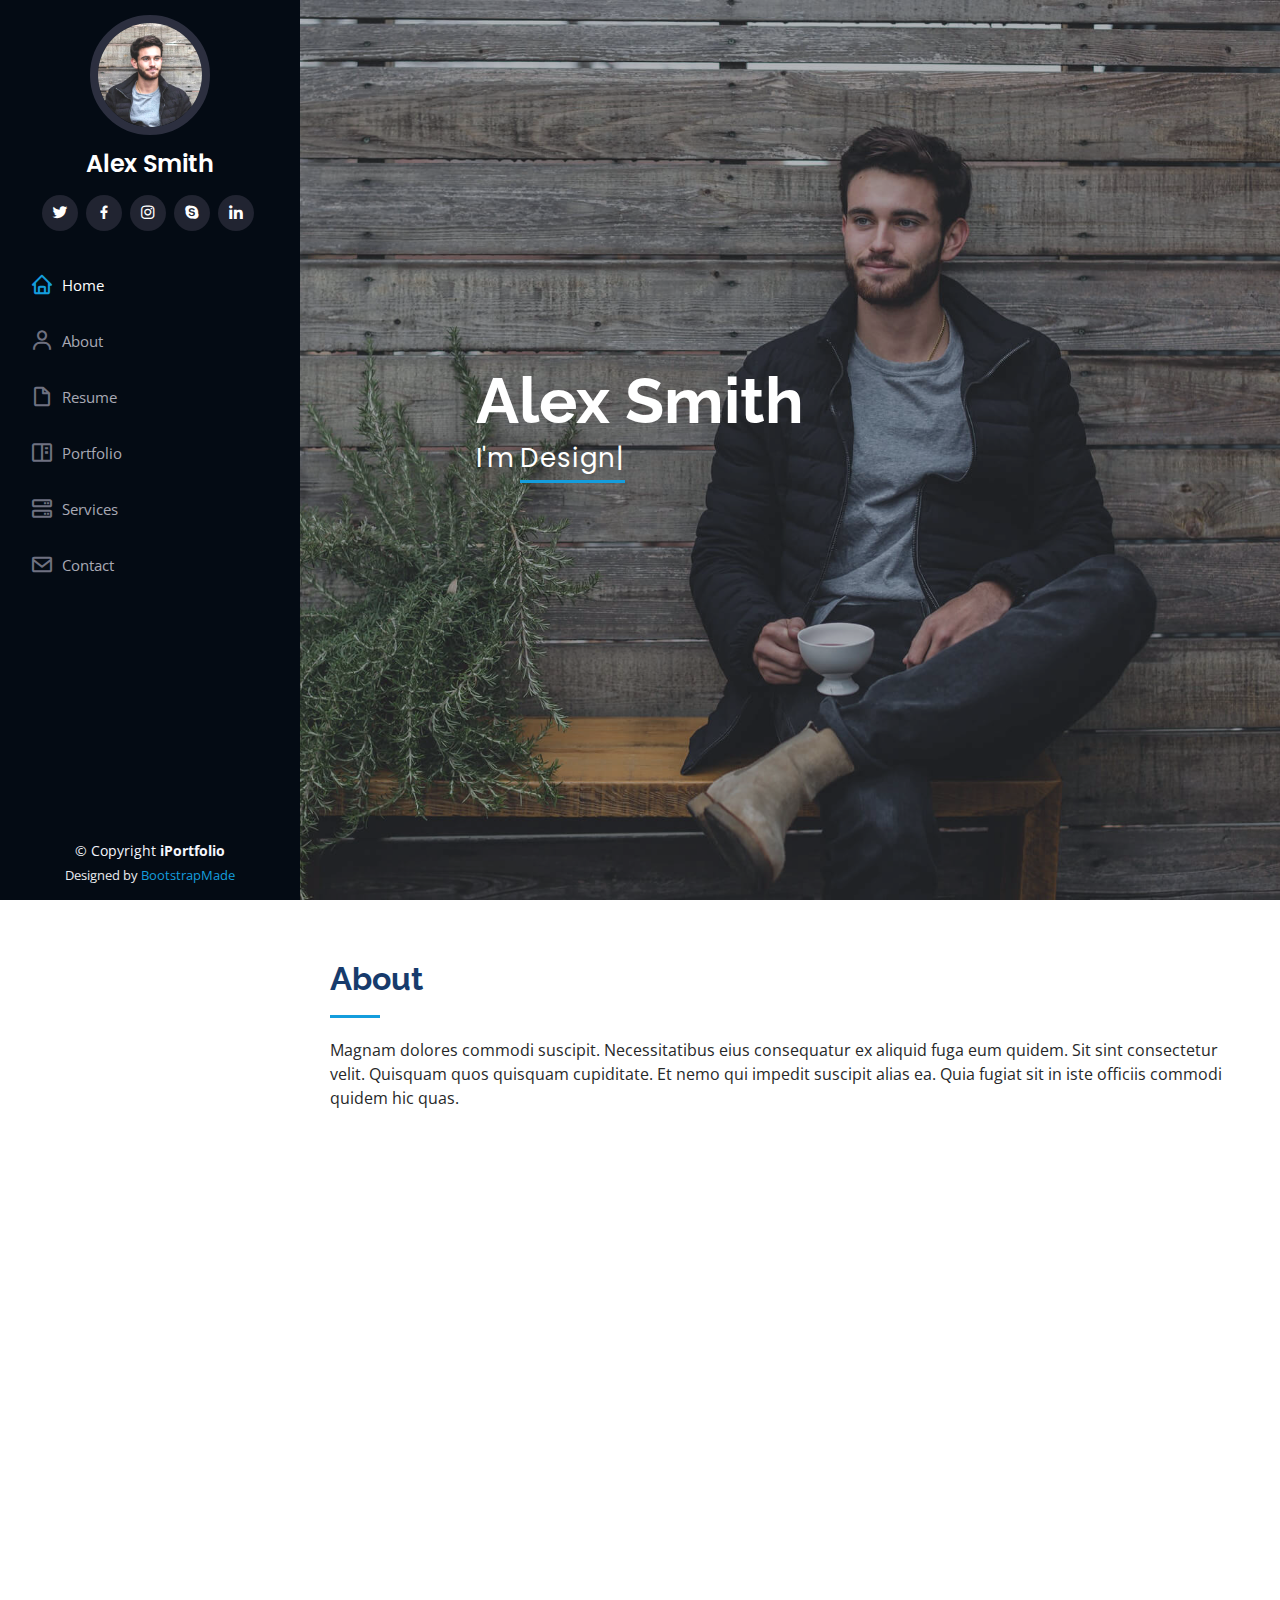
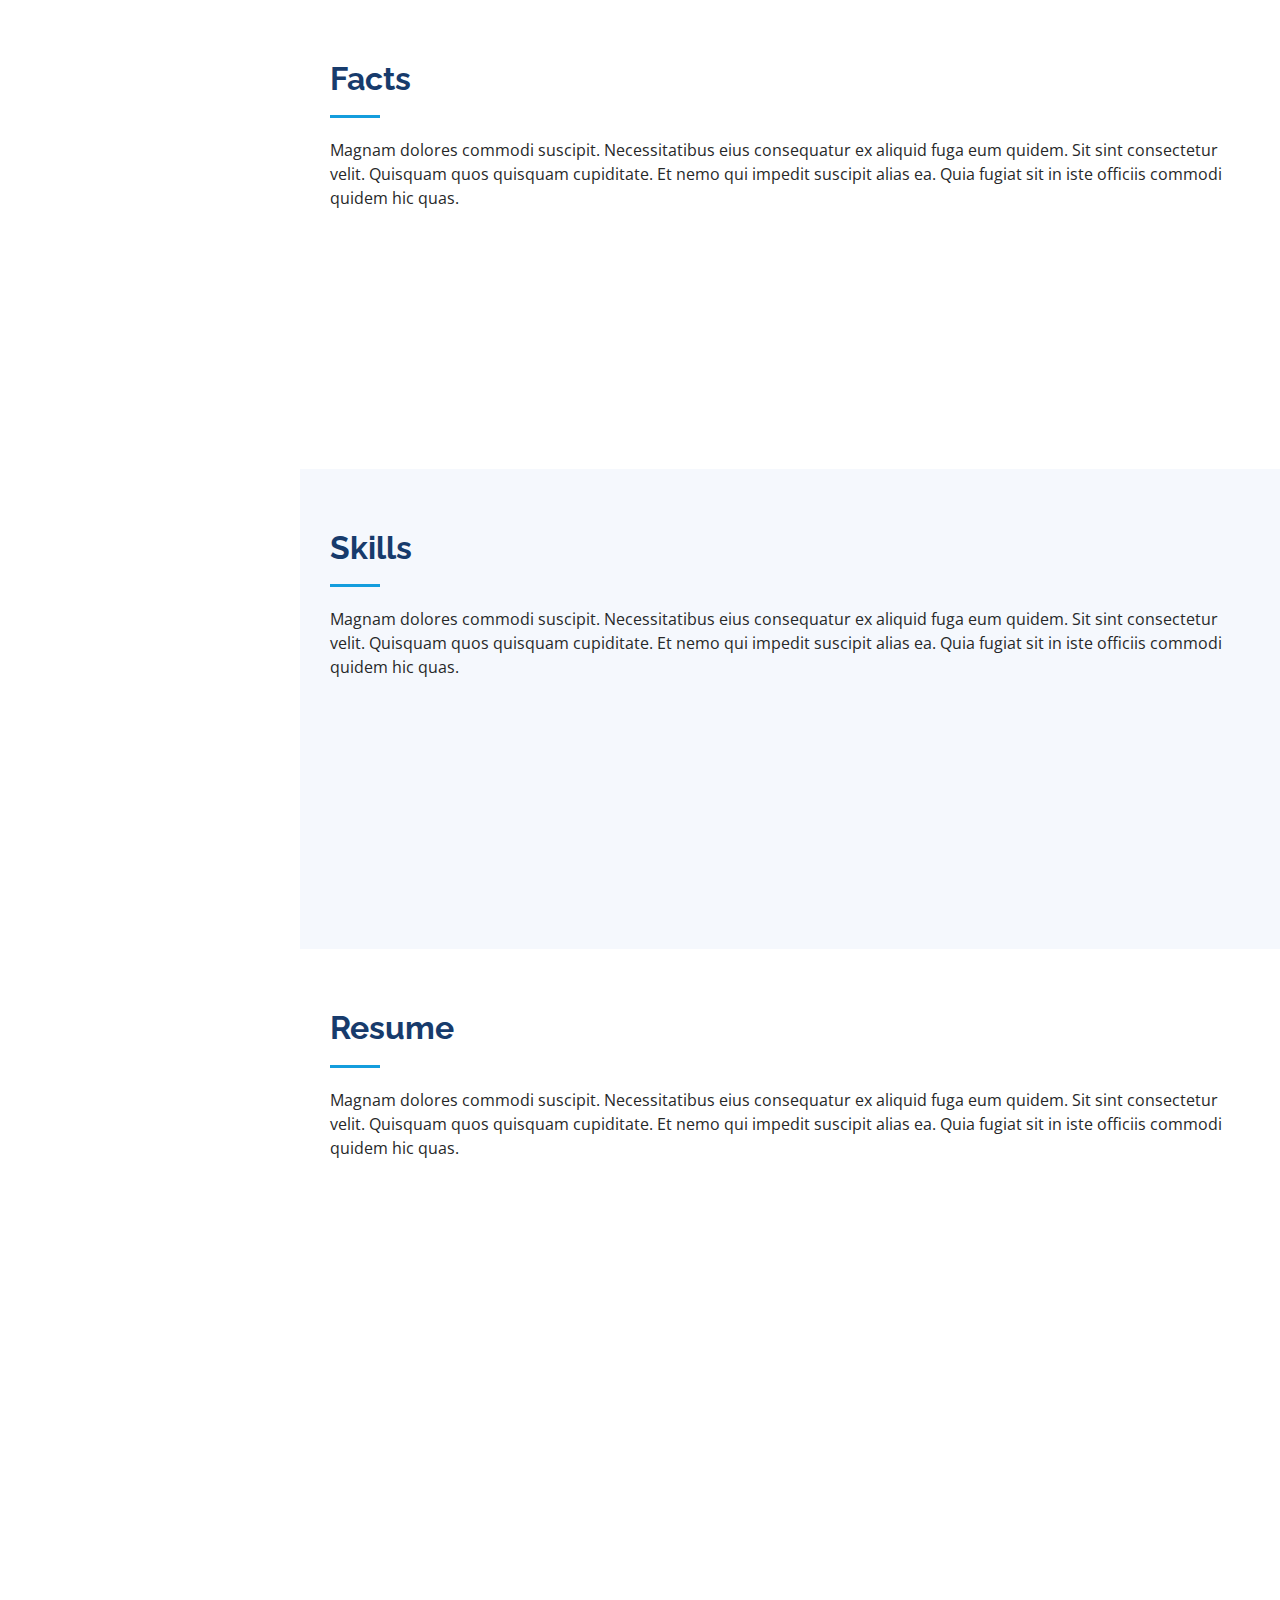
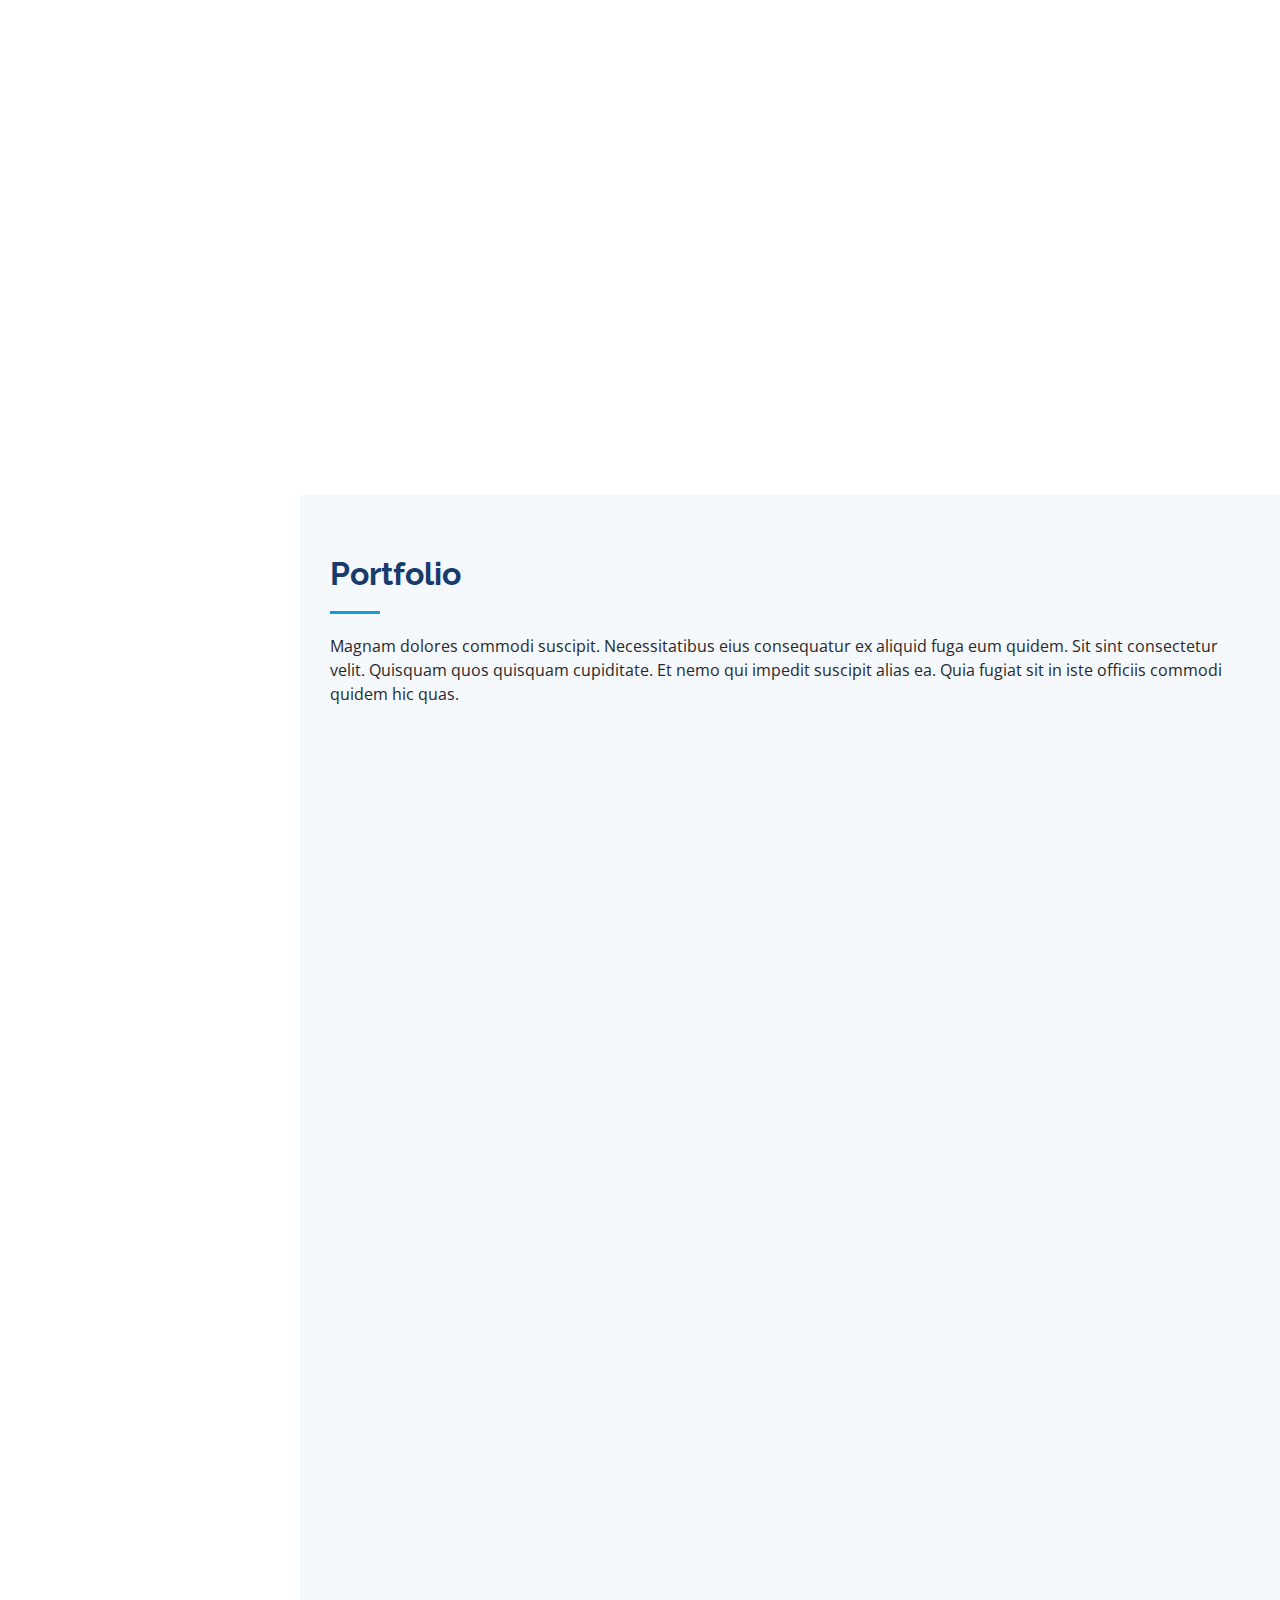
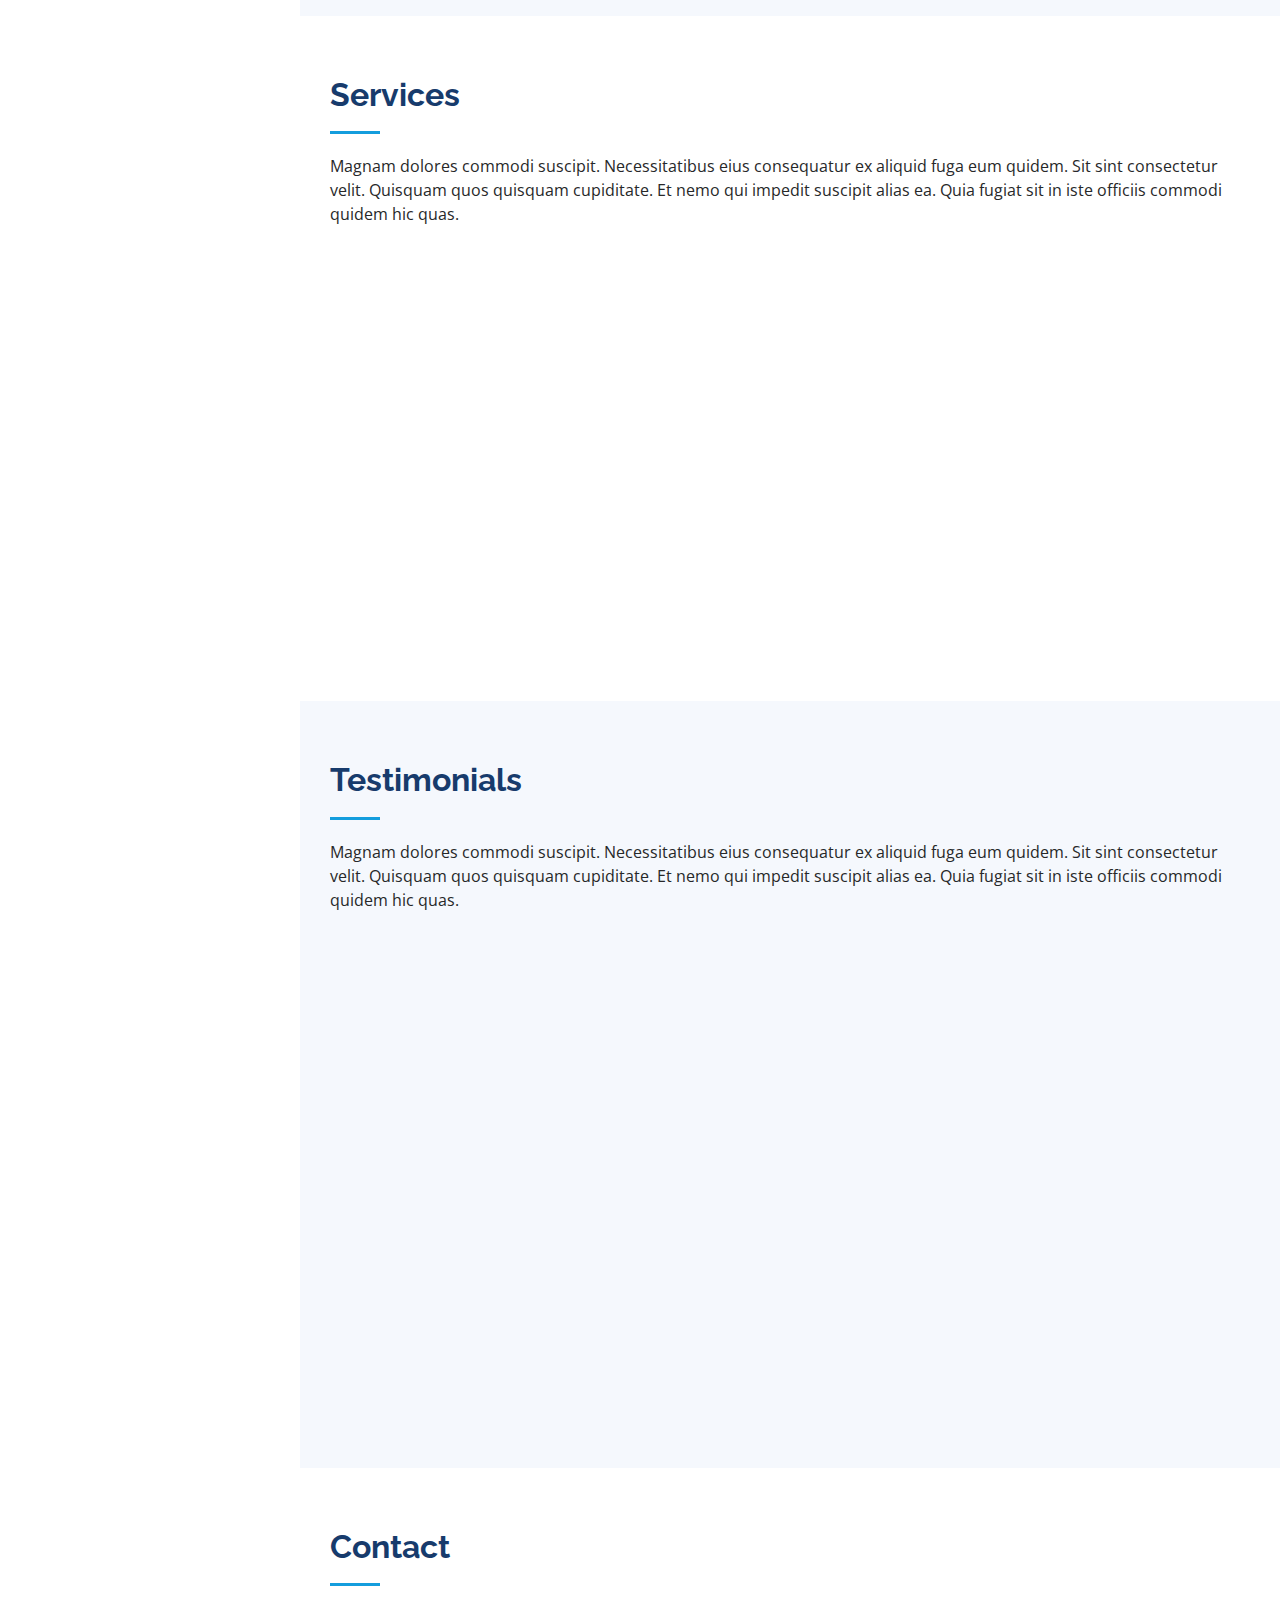
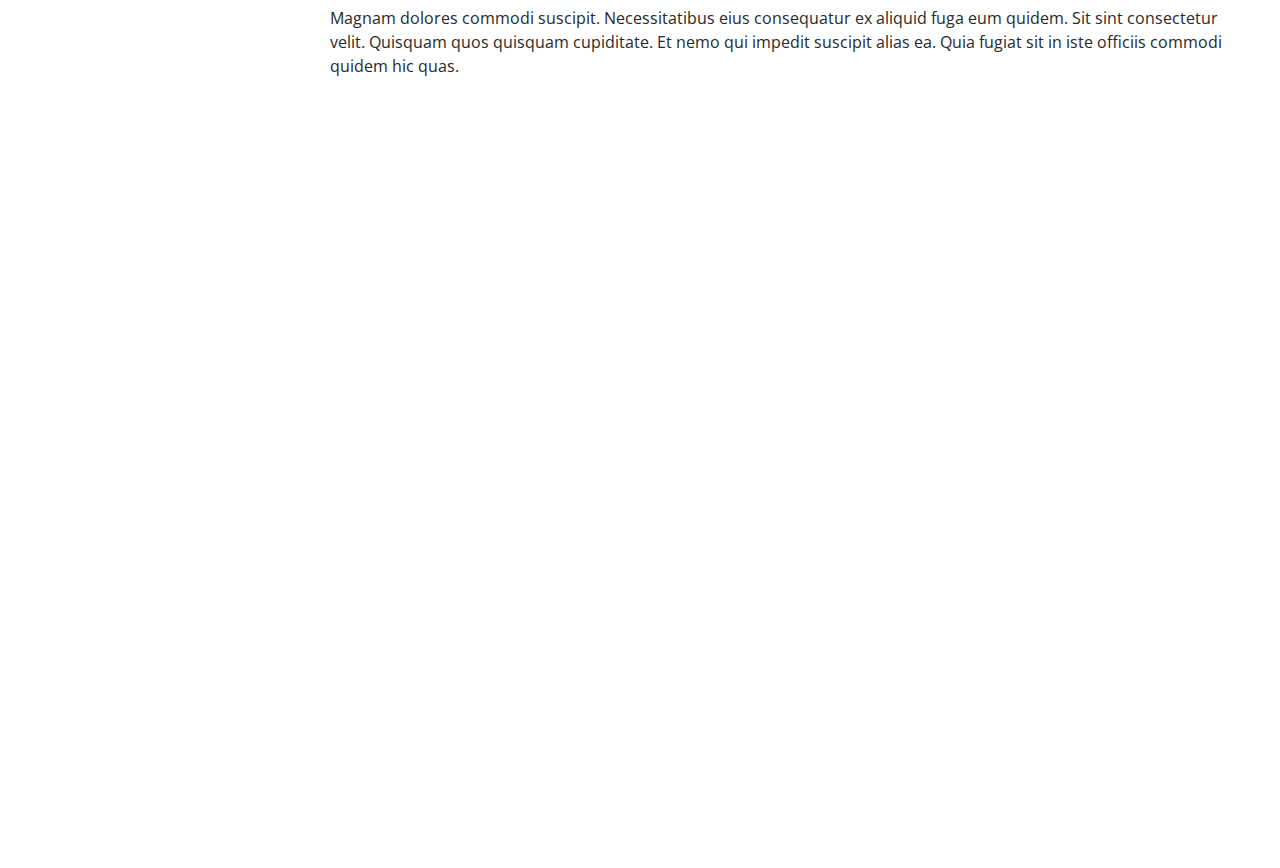
==== index.html @ c3ded894 "init" ====
<!DOCTYPE html>
<html lang="en">

<head>
  <meta charset="utf-8">
  <meta content="width=device-width, initial-scale=1.0" name="viewport">

  <title>iPortfolio Bootstrap Template - Index</title>
  <meta content="" name="description">
  <meta content="" name="keywords">

  <!-- Favicons -->
  <link href="assets/img/favicon.png" rel="icon">
  <link href="assets/img/apple-touch-icon.png" rel="apple-touch-icon">

  <!-- Google Fonts -->
  <link href="https://fonts.googleapis.com/css?family=Open+Sans:300,300i,400,400i,600,600i,700,700i|Raleway:300,300i,400,400i,500,500i,600,600i,700,700i|Poppins:300,300i,400,400i,500,500i,600,600i,700,700i" rel="stylesheet">

  <!-- Vendor CSS Files -->
  <link href="assets/vendor/aos/aos.css" rel="stylesheet">
  <link href="assets/vendor/bootstrap/css/bootstrap.min.css" rel="stylesheet">
  <link href="assets/vendor/bootstrap-icons/bootstrap-icons.css" rel="stylesheet">
  <link href="assets/vendor/boxicons/css/boxicons.min.css" rel="stylesheet">
  <link href="assets/vendor/glightbox/css/glightbox.min.css" rel="stylesheet">
  <link href="assets/vendor/swiper/swiper-bundle.min.css" rel="stylesheet">

  <!-- Template Main CSS File -->
  <link href="assets/css/style.css" rel="stylesheet">

  <!-- =======================================================
  * Template Name: iPortfolio
  * Updated: Mar 13 2024 with Bootstrap v5.3.3
  * Template URL: https://bootstrapmade.com/iportfolio-bootstrap-portfolio-websites-template/
  * Author: BootstrapMade.com
  * License: https://bootstrapmade.com/license/
  ======================================================== -->
</head>

<body>

  <!-- ======= Mobile nav toggle button ======= -->
  <i class="bi bi-list mobile-nav-toggle d-xl-none"></i>

  <!-- ======= Header ======= -->
  <header id="header">
    <div class="d-flex flex-column">

      <div class="profile">
        <img src="assets/img/profile-img.jpg" alt="" class="img-fluid rounded-circle">
        <h1 class="text-light"><a href="index.html">Alex Smith</a></h1>
        <div class="social-links mt-3 text-center">
          <a href="#" class="twitter"><i class="bx bxl-twitter"></i></a>
          <a href="#" class="facebook"><i class="bx bxl-facebook"></i></a>
          <a href="#" class="instagram"><i class="bx bxl-instagram"></i></a>
          <a href="#" class="google-plus"><i class="bx bxl-skype"></i></a>
          <a href="#" class="linkedin"><i class="bx bxl-linkedin"></i></a>
        </div>
      </div>

      <nav id="navbar" class="nav-menu navbar">
        <ul>
          <li><a href="#hero" class="nav-link scrollto active"><i class="bx bx-home"></i> <span>Home</span></a></li>
          <li><a href="#about" class="nav-link scrollto"><i class="bx bx-user"></i> <span>About</span></a></li>
          <li><a href="#resume" class="nav-link scrollto"><i class="bx bx-file-blank"></i> <span>Resume</span></a></li>
          <li><a href="#portfolio" class="nav-link scrollto"><i class="bx bx-book-content"></i> <span>Portfolio</span></a></li>
          <li><a href="#services" class="nav-link scrollto"><i class="bx bx-server"></i> <span>Services</span></a></li>
          <li><a href="#contact" class="nav-link scrollto"><i class="bx bx-envelope"></i> <span>Contact</span></a></li>
        </ul>
      </nav><!-- .nav-menu -->
    </div>
  </header><!-- End Header -->

  <!-- ======= Hero Section ======= -->
  <section id="hero" class="d-flex flex-column justify-content-center align-items-center">
    <div class="hero-container" data-aos="fade-in">
      <h1>Alex Smith</h1>
      <p>I'm <span class="typed" data-typed-items="Designer, Developer, Freelancer, Photographer"></span></p>
    </div>
  </section><!-- End Hero -->

  <main id="main">

    <!-- ======= About Section ======= -->
    <section id="about" class="about">
      <div class="container">

        <div class="section-title">
          <h2>About</h2>
          <p>Magnam dolores commodi suscipit. Necessitatibus eius consequatur ex aliquid fuga eum quidem. Sit sint consectetur velit. Quisquam quos quisquam cupiditate. Et nemo qui impedit suscipit alias ea. Quia fugiat sit in iste officiis commodi quidem hic quas.</p>
        </div>

        <div class="row">
          <div class="col-lg-4" data-aos="fade-right">
            <img src="assets/img/profile-img.jpg" class="img-fluid" alt="">
          </div>
          <div class="col-lg-8 pt-4 pt-lg-0 content" data-aos="fade-left">
            <h3>UI/UX Designer &amp; Web Developer.</h3>
            <p class="fst-italic">
              Lorem ipsum dolor sit amet, consectetur adipiscing elit, sed do eiusmod tempor incididunt ut labore et dolore
              magna aliqua.
            </p>
            <div class="row">
              <div class="col-lg-6">
                <ul>
                  <li><i class="bi bi-chevron-right"></i> <strong>Birthday:</strong> <span>1 May 1995</span></li>
                  <li><i class="bi bi-chevron-right"></i> <strong>Website:</strong> <span>www.example.com</span></li>
                  <li><i class="bi bi-chevron-right"></i> <strong>Phone:</strong> <span>+123 456 7890</span></li>
                  <li><i class="bi bi-chevron-right"></i> <strong>City:</strong> <span>New York, USA</span></li>
                </ul>
              </div>
              <div class="col-lg-6">
                <ul>
                  <li><i class="bi bi-chevron-right"></i> <strong>Age:</strong> <span>30</span></li>
                  <li><i class="bi bi-chevron-right"></i> <strong>Degree:</strong> <span>Master</span></li>
                  <li><i class="bi bi-chevron-right"></i> <strong>PhEmailone:</strong> <span>email@example.com</span></li>
                  <li><i class="bi bi-chevron-right"></i> <strong>Freelance:</strong> <span>Available</span></li>
                </ul>
              </div>
            </div>
            <p>
              Officiis eligendi itaque labore et dolorum mollitia officiis optio vero. Quisquam sunt adipisci omnis et ut. Nulla accusantium dolor incidunt officia tempore. Et eius omnis.
              Cupiditate ut dicta maxime officiis quidem quia. Sed et consectetur qui quia repellendus itaque neque. Aliquid amet quidem ut quaerat cupiditate. Ab et eum qui repellendus omnis culpa magni laudantium dolores.
            </p>
          </div>
        </div>

      </div>
    </section><!-- End About Section -->

    <!-- ======= Facts Section ======= -->
    <section id="facts" class="facts">
      <div class="container">

        <div class="section-title">
          <h2>Facts</h2>
          <p>Magnam dolores commodi suscipit. Necessitatibus eius consequatur ex aliquid fuga eum quidem. Sit sint consectetur velit. Quisquam quos quisquam cupiditate. Et nemo qui impedit suscipit alias ea. Quia fugiat sit in iste officiis commodi quidem hic quas.</p>
        </div>

        <div class="row no-gutters">

          <div class="col-lg-3 col-md-6 d-md-flex align-items-md-stretch" data-aos="fade-up">
            <div class="count-box">
              <i class="bi bi-emoji-smile"></i>
              <span data-purecounter-start="0" data-purecounter-end="232" data-purecounter-duration="1" class="purecounter"></span>
              <p><strong>Happy Clients</strong> consequuntur quae</p>
            </div>
          </div>

          <div class="col-lg-3 col-md-6 d-md-flex align-items-md-stretch" data-aos="fade-up" data-aos-delay="100">
            <div class="count-box">
              <i class="bi bi-journal-richtext"></i>
              <span data-purecounter-start="0" data-purecounter-end="521" data-purecounter-duration="1" class="purecounter"></span>
              <p><strong>Projects</strong> adipisci atque cum quia aut</p>
            </div>
          </div>

          <div class="col-lg-3 col-md-6 d-md-flex align-items-md-stretch" data-aos="fade-up" data-aos-delay="200">
            <div class="count-box">
              <i class="bi bi-headset"></i>
              <span data-purecounter-start="0" data-purecounter-end="1453" data-purecounter-duration="1" class="purecounter"></span>
              <p><strong>Hours Of Support</strong> aut commodi quaerat</p>
            </div>
          </div>

          <div class="col-lg-3 col-md-6 d-md-flex align-items-md-stretch" data-aos="fade-up" data-aos-delay="300">
            <div class="count-box">
              <i class="bi bi-people"></i>
              <span data-purecounter-start="0" data-purecounter-end="32" data-purecounter-duration="1" class="purecounter"></span>
              <p><strong>Hard Workers</strong> rerum asperiores dolor</p>
            </div>
          </div>

        </div>

      </div>
    </section><!-- End Facts Section -->

    <!-- ======= Skills Section ======= -->
    <section id="skills" class="skills section-bg">
      <div class="container">

        <div class="section-title">
          <h2>Skills</h2>
          <p>Magnam dolores commodi suscipit. Necessitatibus eius consequatur ex aliquid fuga eum quidem. Sit sint consectetur velit. Quisquam quos quisquam cupiditate. Et nemo qui impedit suscipit alias ea. Quia fugiat sit in iste officiis commodi quidem hic quas.</p>
        </div>

        <div class="row skills-content">

          <div class="col-lg-6" data-aos="fade-up">

            <div class="progress">
              <span class="skill">HTML <i class="val">100%</i></span>
              <div class="progress-bar-wrap">
                <div class="progress-bar" role="progressbar" aria-valuenow="100" aria-valuemin="0" aria-valuemax="100"></div>
              </div>
            </div>

            <div class="progress">
              <span class="skill">CSS <i class="val">90%</i></span>
              <div class="progress-bar-wrap">
                <div class="progress-bar" role="progressbar" aria-valuenow="90" aria-valuemin="0" aria-valuemax="100"></div>
              </div>
            </div>

            <div class="progress">
              <span class="skill">JavaScript <i class="val">75%</i></span>
              <div class="progress-bar-wrap">
                <div class="progress-bar" role="progressbar" aria-valuenow="75" aria-valuemin="0" aria-valuemax="100"></div>
              </div>
            </div>

          </div>

          <div class="col-lg-6" data-aos="fade-up" data-aos-delay="100">

            <div class="progress">
              <span class="skill">PHP <i class="val">80%</i></span>
              <div class="progress-bar-wrap">
                <div class="progress-bar" role="progressbar" aria-valuenow="80" aria-valuemin="0" aria-valuemax="100"></div>
              </div>
            </div>

            <div class="progress">
              <span class="skill">WordPress/CMS <i class="val">90%</i></span>
              <div class="progress-bar-wrap">
                <div class="progress-bar" role="progressbar" aria-valuenow="90" aria-valuemin="0" aria-valuemax="100"></div>
              </div>
            </div>

            <div class="progress">
              <span class="skill">Photoshop <i class="val">55%</i></span>
              <div class="progress-bar-wrap">
                <div class="progress-bar" role="progressbar" aria-valuenow="55" aria-valuemin="0" aria-valuemax="100"></div>
              </div>
            </div>

          </div>

        </div>

      </div>
    </section><!-- End Skills Section -->

    <!-- ======= Resume Section ======= -->
    <section id="resume" class="resume">
      <div class="container">

        <div class="section-title">
          <h2>Resume</h2>
          <p>Magnam dolores commodi suscipit. Necessitatibus eius consequatur ex aliquid fuga eum quidem. Sit sint consectetur velit. Quisquam quos quisquam cupiditate. Et nemo qui impedit suscipit alias ea. Quia fugiat sit in iste officiis commodi quidem hic quas.</p>
        </div>

        <div class="row">
          <div class="col-lg-6" data-aos="fade-up">
            <h3 class="resume-title">Sumary</h3>
            <div class="resume-item pb-0">
              <h4>Alex Smith</h4>
              <p><em>Innovative and deadline-driven Graphic Designer with 3+ years of experience designing and developing user-centered digital/print marketing material from initial concept to final, polished deliverable.</em></p>
              <ul>
                <li>Portland par 127,Orlando, FL</li>
                <li>(123) 456-7891</li>
                <li>alice.barkley@example.com</li>
              </ul>
            </div>

            <h3 class="resume-title">Education</h3>
            <div class="resume-item">
              <h4>Master of Fine Arts &amp; Graphic Design</h4>
              <h5>2015 - 2016</h5>
              <p><em>Rochester Institute of Technology, Rochester, NY</em></p>
              <p>Qui deserunt veniam. Et sed aliquam labore tempore sed quisquam iusto autem sit. Ea vero voluptatum qui ut dignissimos deleniti nerada porti sand markend</p>
            </div>
            <div class="resume-item">
              <h4>Bachelor of Fine Arts &amp; Graphic Design</h4>
              <h5>2010 - 2014</h5>
              <p><em>Rochester Institute of Technology, Rochester, NY</em></p>
              <p>Quia nobis sequi est occaecati aut. Repudiandae et iusto quae reiciendis et quis Eius vel ratione eius unde vitae rerum voluptates asperiores voluptatem Earum molestiae consequatur neque etlon sader mart dila</p>
            </div>
          </div>
          <div class="col-lg-6" data-aos="fade-up" data-aos-delay="100">
            <h3 class="resume-title">Professional Experience</h3>
            <div class="resume-item">
              <h4>Senior graphic design specialist</h4>
              <h5>2019 - Present</h5>
              <p><em>Experion, New York, NY </em></p>
              <ul>
                <li>Lead in the design, development, and implementation of the graphic, layout, and production communication materials</li>
                <li>Delegate tasks to the 7 members of the design team and provide counsel on all aspects of the project. </li>
                <li>Supervise the assessment of all graphic materials in order to ensure quality and accuracy of the design</li>
                <li>Oversee the efficient use of production project budgets ranging from $2,000 - $25,000</li>
              </ul>
            </div>
            <div class="resume-item">
              <h4>Graphic design specialist</h4>
              <h5>2017 - 2018</h5>
              <p><em>Stepping Stone Advertising, New York, NY</em></p>
              <ul>
                <li>Developed numerous marketing programs (logos, brochures,infographics, presentations, and advertisements).</li>
                <li>Managed up to 5 projects or tasks at a given time while under pressure</li>
                <li>Recommended and consulted with clients on the most appropriate graphic design</li>
                <li>Created 4+ design presentations and proposals a month for clients and account managers</li>
              </ul>
            </div>
          </div>
        </div>

      </div>
    </section><!-- End Resume Section -->

    <!-- ======= Portfolio Section ======= -->
    <section id="portfolio" class="portfolio section-bg">
      <div class="container">

        <div class="section-title">
          <h2>Portfolio</h2>
          <p>Magnam dolores commodi suscipit. Necessitatibus eius consequatur ex aliquid fuga eum quidem. Sit sint consectetur velit. Quisquam quos quisquam cupiditate. Et nemo qui impedit suscipit alias ea. Quia fugiat sit in iste officiis commodi quidem hic quas.</p>
        </div>

        <div class="row" data-aos="fade-up">
          <div class="col-lg-12 d-flex justify-content-center">
            <ul id="portfolio-flters">
              <li data-filter="*" class="filter-active">All</li>
              <li data-filter=".filter-app">App</li>
              <li data-filter=".filter-card">Card</li>
              <li data-filter=".filter-web">Web</li>
            </ul>
          </div>
        </div>

        <div class="row portfolio-container" data-aos="fade-up" data-aos-delay="100">

          <div class="col-lg-4 col-md-6 portfolio-item filter-app">
            <div class="portfolio-wrap">
              <img src="assets/img/portfolio/portfolio-1.jpg" class="img-fluid" alt="">
              <div class="portfolio-links">
                <a href="assets/img/portfolio/portfolio-1.jpg" data-gallery="portfolioGallery" class="portfolio-lightbox" title="App 1"><i class="bx bx-plus"></i></a>
                <a href="portfolio-details.html" title="More Details"><i class="bx bx-link"></i></a>
              </div>
            </div>
          </div>

          <div class="col-lg-4 col-md-6 portfolio-item filter-web">
            <div class="portfolio-wrap">
              <img src="assets/img/portfolio/portfolio-2.jpg" class="img-fluid" alt="">
              <div class="portfolio-links">
                <a href="assets/img/portfolio/portfolio-2.jpg" data-gallery="portfolioGallery" class="portfolio-lightbox" title="Web 3"><i class="bx bx-plus"></i></a>
                <a href="portfolio-details.html" title="More Details"><i class="bx bx-link"></i></a>
              </div>
            </div>
          </div>

          <div class="col-lg-4 col-md-6 portfolio-item filter-app">
            <div class="portfolio-wrap">
              <img src="assets/img/portfolio/portfolio-3.jpg" class="img-fluid" alt="">
              <div class="portfolio-links">
                <a href="assets/img/portfolio/portfolio-3.jpg" data-gallery="portfolioGallery" class="portfolio-lightbox" title="App 2"><i class="bx bx-plus"></i></a>
                <a href="portfolio-details.html" title="More Details"><i class="bx bx-link"></i></a>
              </div>
            </div>
          </div>

          <div class="col-lg-4 col-md-6 portfolio-item filter-card">
            <div class="portfolio-wrap">
              <img src="assets/img/portfolio/portfolio-4.jpg" class="img-fluid" alt="">
              <div class="portfolio-links">
                <a href="assets/img/portfolio/portfolio-4.jpg" data-gallery="portfolioGallery" class="portfolio-lightbox" title="Card 2"><i class="bx bx-plus"></i></a>
                <a href="portfolio-details.html" title="More Details"><i class="bx bx-link"></i></a>
              </div>
            </div>
          </div>

          <div class="col-lg-4 col-md-6 portfolio-item filter-web">
            <div class="portfolio-wrap">
              <img src="assets/img/portfolio/portfolio-5.jpg" class="img-fluid" alt="">
              <div class="portfolio-links">
                <a href="assets/img/portfolio/portfolio-5.jpg" data-gallery="portfolioGallery" class="portfolio-lightbox" title="Web 2"><i class="bx bx-plus"></i></a>
                <a href="portfolio-details.html" title="More Details"><i class="bx bx-link"></i></a>
              </div>
            </div>
          </div>

          <div class="col-lg-4 col-md-6 portfolio-item filter-app">
            <div class="portfolio-wrap">
              <img src="assets/img/portfolio/portfolio-6.jpg" class="img-fluid" alt="">
              <div class="portfolio-links">
                <a href="assets/img/portfolio/portfolio-6.jpg" data-gallery="portfolioGallery" class="portfolio-lightbox" title="App 3"><i class="bx bx-plus"></i></a>
                <a href="portfolio-details.html" title="More Details"><i class="bx bx-link"></i></a>
              </div>
            </div>
          </div>

          <div class="col-lg-4 col-md-6 portfolio-item filter-card">
            <div class="portfolio-wrap">
              <img src="assets/img/portfolio/portfolio-7.jpg" class="img-fluid" alt="">
              <div class="portfolio-links">
                <a href="assets/img/portfolio/portfolio-7.jpg" data-gallery="portfolioGallery" class="portfolio-lightbox" title="Card 1"><i class="bx bx-plus"></i></a>
                <a href="portfolio-details.html" title="More Details"><i class="bx bx-link"></i></a>
              </div>
            </div>
          </div>

          <div class="col-lg-4 col-md-6 portfolio-item filter-card">
            <div class="portfolio-wrap">
              <img src="assets/img/portfolio/portfolio-8.jpg" class="img-fluid" alt="">
              <div class="portfolio-links">
                <a href="assets/img/portfolio/portfolio-8.jpg" data-gallery="portfolioGallery" class="portfolio-lightbox" title="Card 3"><i class="bx bx-plus"></i></a>
                <a href="portfolio-details.html" title="More Details"><i class="bx bx-link"></i></a>
              </div>
            </div>
          </div>

          <div class="col-lg-4 col-md-6 portfolio-item filter-web">
            <div class="portfolio-wrap">
              <img src="assets/img/portfolio/portfolio-9.jpg" class="img-fluid" alt="">
              <div class="portfolio-links">
                <a href="assets/img/portfolio/portfolio-9.jpg" data-gallery="portfolioGallery" class="portfolio-lightbox" title="Web 3"><i class="bx bx-plus"></i></a>
                <a href="portfolio-details.html" title="More Details"><i class="bx bx-link"></i></a>
              </div>
            </div>
          </div>

        </div>

      </div>
    </section><!-- End Portfolio Section -->

    <!-- ======= Services Section ======= -->
    <section id="services" class="services">
      <div class="container">

        <div class="section-title">
          <h2>Services</h2>
          <p>Magnam dolores commodi suscipit. Necessitatibus eius consequatur ex aliquid fuga eum quidem. Sit sint consectetur velit. Quisquam quos quisquam cupiditate. Et nemo qui impedit suscipit alias ea. Quia fugiat sit in iste officiis commodi quidem hic quas.</p>
        </div>

        <div class="row">
          <div class="col-lg-4 col-md-6 icon-box" data-aos="fade-up">
            <div class="icon"><i class="bi bi-briefcase"></i></div>
            <h4 class="title"><a href="">Lorem Ipsum</a></h4>
            <p class="description">Voluptatum deleniti atque corrupti quos dolores et quas molestias excepturi sint occaecati cupiditate non provident</p>
          </div>
          <div class="col-lg-4 col-md-6 icon-box" data-aos="fade-up" data-aos-delay="100">
            <div class="icon"><i class="bi bi-card-checklist"></i></div>
            <h4 class="title"><a href="">Dolor Sitema</a></h4>
            <p class="description">Minim veniam, quis nostrud exercitation ullamco laboris nisi ut aliquip ex ea commodo consequat tarad limino ata</p>
          </div>
          <div class="col-lg-4 col-md-6 icon-box" data-aos="fade-up" data-aos-delay="200">
            <div class="icon"><i class="bi bi-bar-chart"></i></div>
            <h4 class="title"><a href="">Sed ut perspiciatis</a></h4>
            <p class="description">Duis aute irure dolor in reprehenderit in voluptate velit esse cillum dolore eu fugiat nulla pariatur</p>
          </div>
          <div class="col-lg-4 col-md-6 icon-box" data-aos="fade-up" data-aos-delay="300">
            <div class="icon"><i class="bi bi-binoculars"></i></div>
            <h4 class="title"><a href="">Magni Dolores</a></h4>
            <p class="description">Excepteur sint occaecat cupidatat non proident, sunt in culpa qui officia deserunt mollit anim id est laborum</p>
          </div>
          <div class="col-lg-4 col-md-6 icon-box" data-aos="fade-up" data-aos-delay="400">
            <div class="icon"><i class="bi bi-brightness-high"></i></div>
            <h4 class="title"><a href="">Nemo Enim</a></h4>
            <p class="description">At vero eos et accusamus et iusto odio dignissimos ducimus qui blanditiis praesentium voluptatum deleniti atque</p>
          </div>
          <div class="col-lg-4 col-md-6 icon-box" data-aos="fade-up" data-aos-delay="500">
            <div class="icon"><i class="bi bi-calendar4-week"></i></div>
            <h4 class="title"><a href="">Eiusmod Tempor</a></h4>
            <p class="description">Et harum quidem rerum facilis est et expedita distinctio. Nam libero tempore, cum soluta nobis est eligendi</p>
          </div>
        </div>

      </div>
    </section><!-- End Services Section -->

    <!-- ======= Testimonials Section ======= -->
    <section id="testimonials" class="testimonials section-bg">
      <div class="container">

        <div class="section-title">
          <h2>Testimonials</h2>
          <p>Magnam dolores commodi suscipit. Necessitatibus eius consequatur ex aliquid fuga eum quidem. Sit sint consectetur velit. Quisquam quos quisquam cupiditate. Et nemo qui impedit suscipit alias ea. Quia fugiat sit in iste officiis commodi quidem hic quas.</p>
        </div>

        <div class="testimonials-slider swiper" data-aos="fade-up" data-aos-delay="100">
          <div class="swiper-wrapper">

            <div class="swiper-slide">
              <div class="testimonial-item" data-aos="fade-up">
                <p>
                  <i class="bx bxs-quote-alt-left quote-icon-left"></i>
                  Proin iaculis purus consequat sem cure digni ssim donec porttitora entum suscipit rhoncus. Accusantium quam, ultricies eget id, aliquam eget nibh et. Maecen aliquam, risus at semper.
                  <i class="bx bxs-quote-alt-right quote-icon-right"></i>
                </p>
                <img src="assets/img/testimonials/testimonials-1.jpg" class="testimonial-img" alt="">
                <h3>Saul Goodman</h3>
                <h4>Ceo &amp; Founder</h4>
              </div>
            </div><!-- End testimonial item -->

            <div class="swiper-slide">
              <div class="testimonial-item" data-aos="fade-up" data-aos-delay="100">
                <p>
                  <i class="bx bxs-quote-alt-left quote-icon-left"></i>
                  Export tempor illum tamen malis malis eram quae irure esse labore quem cillum quid cillum eram malis quorum velit fore eram velit sunt aliqua noster fugiat irure amet legam anim culpa.
                  <i class="bx bxs-quote-alt-right quote-icon-right"></i>
                </p>
                <img src="assets/img/testimonials/testimonials-2.jpg" class="testimonial-img" alt="">
                <h3>Sara Wilsson</h3>
                <h4>Designer</h4>
              </div>
            </div><!-- End testimonial item -->

            <div class="swiper-slide">
              <div class="testimonial-item" data-aos="fade-up" data-aos-delay="200">
                <p>
                  <i class="bx bxs-quote-alt-left quote-icon-left"></i>
                  Enim nisi quem export duis labore cillum quae magna enim sint quorum nulla quem veniam duis minim tempor labore quem eram duis noster aute amet eram fore quis sint minim.
                  <i class="bx bxs-quote-alt-right quote-icon-right"></i>
                </p>
                <img src="assets/img/testimonials/testimonials-3.jpg" class="testimonial-img" alt="">
                <h3>Jena Karlis</h3>
                <h4>Store Owner</h4>
              </div>
            </div><!-- End testimonial item -->

            <div class="swiper-slide">
              <div class="testimonial-item" data-aos="fade-up" data-aos-delay="300">
                <p>
                  <i class="bx bxs-quote-alt-left quote-icon-left"></i>
                  Fugiat enim eram quae cillum dolore dolor amet nulla culpa multos export minim fugiat minim velit minim dolor enim duis veniam ipsum anim magna sunt elit fore quem dolore labore illum veniam.
                  <i class="bx bxs-quote-alt-right quote-icon-right"></i>
                </p>
                <img src="assets/img/testimonials/testimonials-4.jpg" class="testimonial-img" alt="">
                <h3>Matt Brandon</h3>
                <h4>Freelancer</h4>
              </div>
            </div><!-- End testimonial item -->

            <div class="swiper-slide">
              <div class="testimonial-item" data-aos="fade-up" data-aos-delay="400">
                <p>
                  <i class="bx bxs-quote-alt-left quote-icon-left"></i>
                  Quis quorum aliqua sint quem legam fore sunt eram irure aliqua veniam tempor noster veniam enim culpa labore duis sunt culpa nulla illum cillum fugiat legam esse veniam culpa fore nisi cillum quid.
                  <i class="bx bxs-quote-alt-right quote-icon-right"></i>
                </p>
                <img src="assets/img/testimonials/testimonials-5.jpg" class="testimonial-img" alt="">
                <h3>John Larson</h3>
                <h4>Entrepreneur</h4>
              </div>
            </div><!-- End testimonial item -->

          </div>
          <div class="swiper-pagination"></div>
        </div>

      </div>
    </section><!-- End Testimonials Section -->

    <!-- ======= Contact Section ======= -->
    <section id="contact" class="contact">
      <div class="container">

        <div class="section-title">
          <h2>Contact</h2>
          <p>Magnam dolores commodi suscipit. Necessitatibus eius consequatur ex aliquid fuga eum quidem. Sit sint consectetur velit. Quisquam quos quisquam cupiditate. Et nemo qui impedit suscipit alias ea. Quia fugiat sit in iste officiis commodi quidem hic quas.</p>
        </div>

        <div class="row" data-aos="fade-in">

          <div class="col-lg-5 d-flex align-items-stretch">
            <div class="info">
              <div class="address">
                <i class="bi bi-geo-alt"></i>
                <h4>Location:</h4>
                <p>A108 Adam Street, New York, NY 535022</p>
              </div>

              <div class="email">
                <i class="bi bi-envelope"></i>
                <h4>Email:</h4>
                <p>info@example.com</p>
              </div>

              <div class="phone">
                <i class="bi bi-phone"></i>
                <h4>Call:</h4>
                <p>+1 5589 55488 55s</p>
              </div>

              <iframe src="https://www.google.com/maps/embed?pb=!1m14!1m8!1m3!1d12097.433213460943!2d-74.0062269!3d40.7101282!3m2!1i1024!2i768!4f13.1!3m3!1m2!1s0x0%3A0xb89d1fe6bc499443!2sDowntown+Conference+Center!5e0!3m2!1smk!2sbg!4v1539943755621" frameborder="0" style="border:0; width: 100%; height: 290px;" allowfullscreen></iframe>
            </div>

          </div>

          <div class="col-lg-7 mt-5 mt-lg-0 d-flex align-items-stretch">
            <form action="forms/contact.php" method="post" role="form" class="php-email-form">
              <div class="row">
                <div class="form-group col-md-6">
                  <label for="name">Your Name</label>
                  <input type="text" name="name" class="form-control" id="name" required>
                </div>
                <div class="form-group col-md-6">
                  <label for="name">Your Email</label>
                  <input type="email" class="form-control" name="email" id="email" required>
                </div>
              </div>
              <div class="form-group">
                <label for="name">Subject</label>
                <input type="text" class="form-control" name="subject" id="subject" required>
              </div>
              <div class="form-group">
                <label for="name">Message</label>
                <textarea class="form-control" name="message" rows="10" required></textarea>
              </div>
              <div class="my-3">
                <div class="loading">Loading</div>
                <div class="error-message"></div>
                <div class="sent-message">Your message has been sent. Thank you!</div>
              </div>
              <div class="text-center"><button type="submit">Send Message</button></div>
            </form>
          </div>

        </div>

      </div>
    </section><!-- End Contact Section -->

  </main><!-- End #main -->

  <!-- ======= Footer ======= -->
  <footer id="footer">
    <div class="container">
      <div class="copyright">
        &copy; Copyright <strong><span>iPortfolio</span></strong>
      </div>
      <div class="credits">
        <!-- All the links in the footer should remain intact. -->
        <!-- You can delete the links only if you purchased the pro version. -->
        <!-- Licensing information: https://bootstrapmade.com/license/ -->
        <!-- Purchase the pro version with working PHP/AJAX contact form: https://bootstrapmade.com/iportfolio-bootstrap-portfolio-websites-template/ -->
        Designed by <a href="https://bootstrapmade.com/">BootstrapMade</a>
      </div>
    </div>
  </footer><!-- End  Footer -->

  <a href="#" class="back-to-top d-flex align-items-center justify-content-center"><i class="bi bi-arrow-up-short"></i></a>

  <!-- Vendor JS Files -->
  <script src="assets/vendor/purecounter/purecounter_vanilla.js"></script>
  <script src="assets/vendor/aos/aos.js"></script>
  <script src="assets/vendor/bootstrap/js/bootstrap.bundle.min.js"></script>
  <script src="assets/vendor/glightbox/js/glightbox.min.js"></script>
  <script src="assets/vendor/isotope-layout/isotope.pkgd.min.js"></script>
  <script src="assets/vendor/swiper/swiper-bundle.min.js"></script>
  <script src="assets/vendor/typed.js/typed.umd.js"></script>
  <script src="assets/vendor/waypoints/noframework.waypoints.js"></script>
  <script src="assets/vendor/php-email-form/validate.js"></script>

  <!-- Template Main JS File -->
  <script src="assets/js/main.js"></script>

</body>

</html>
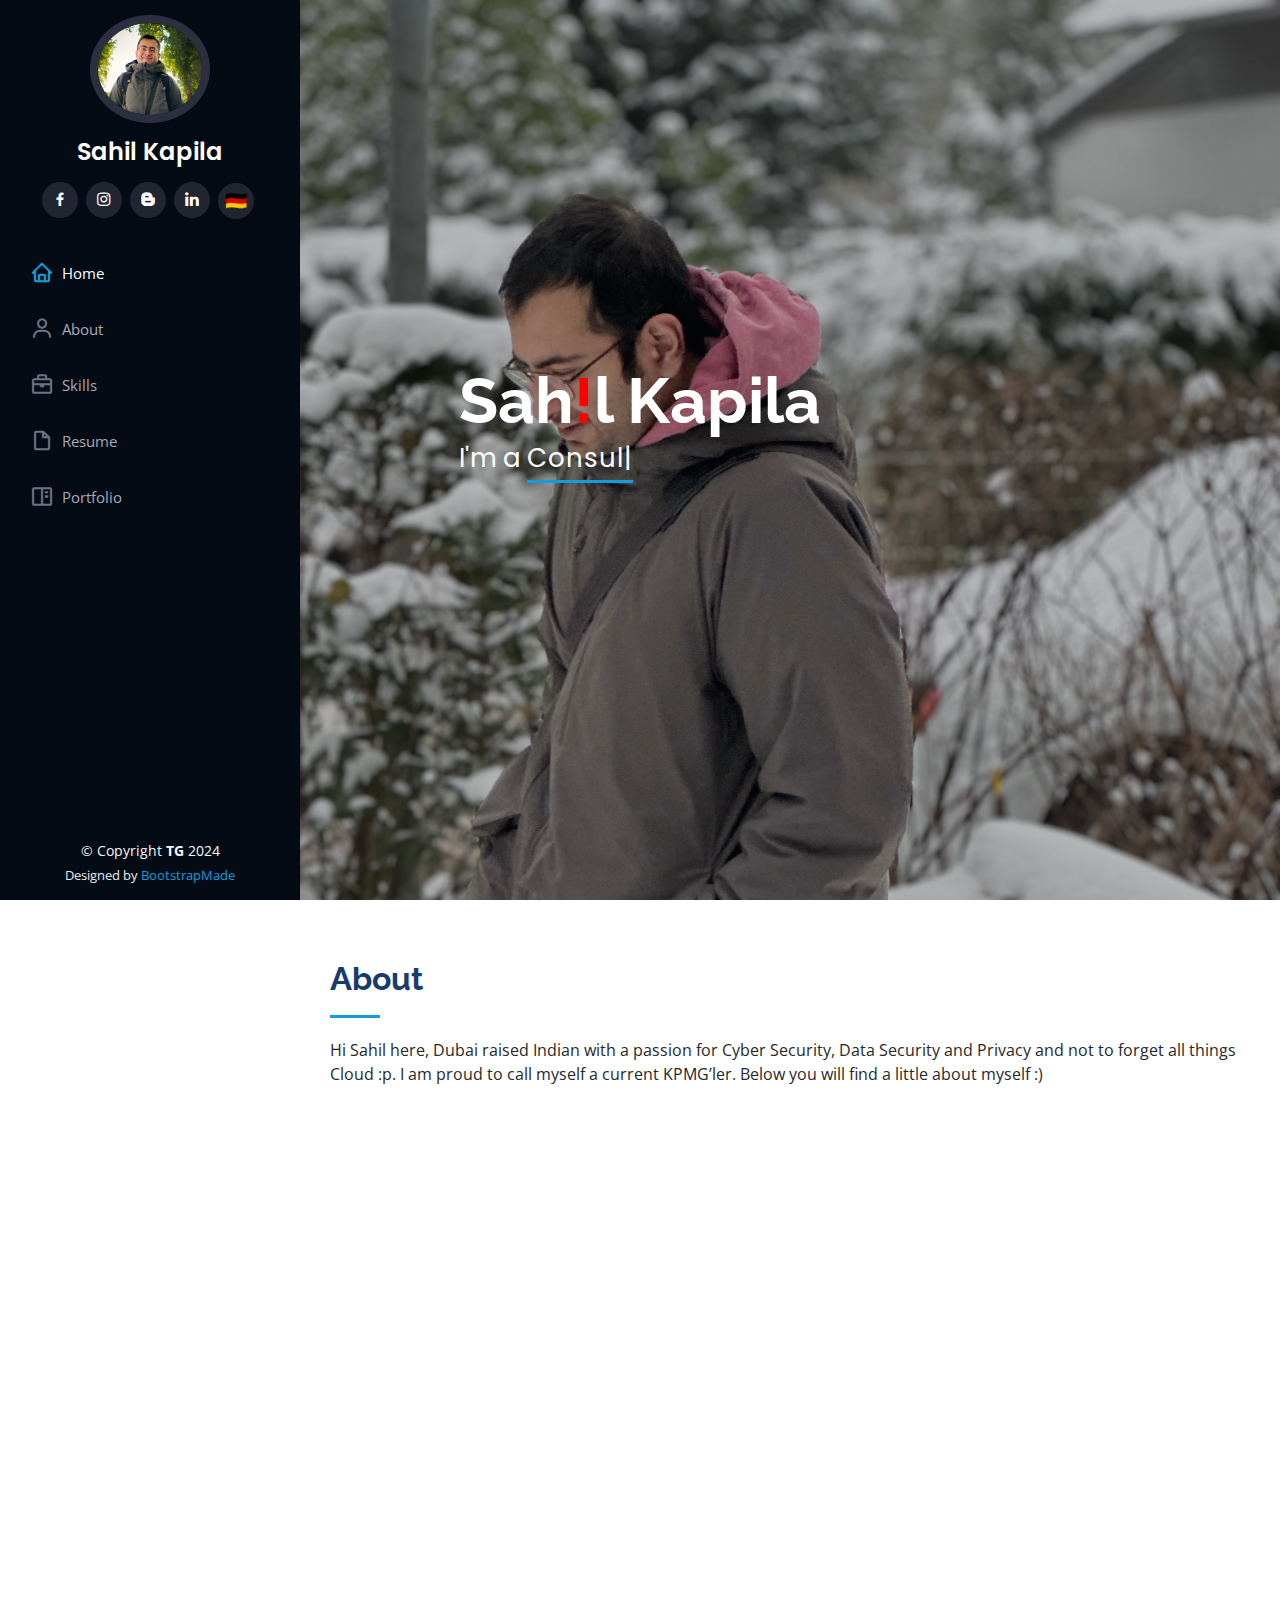
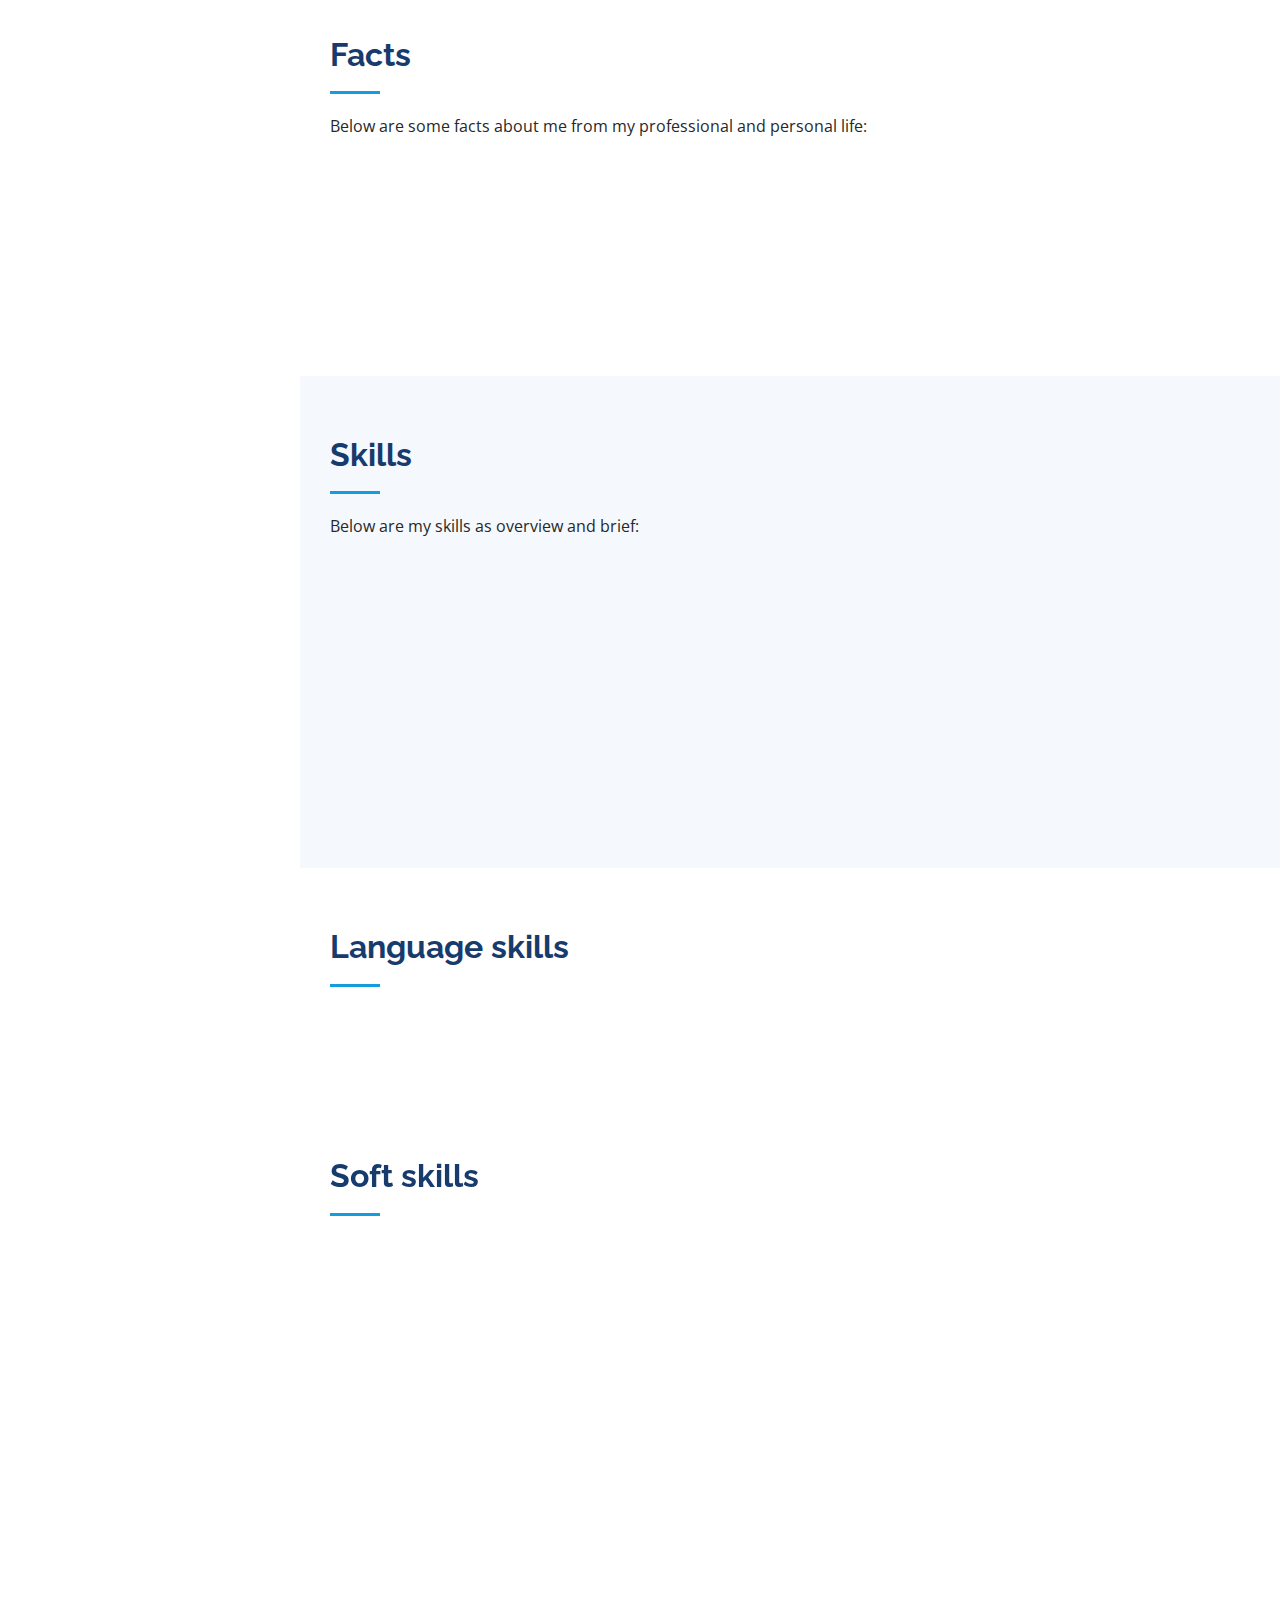
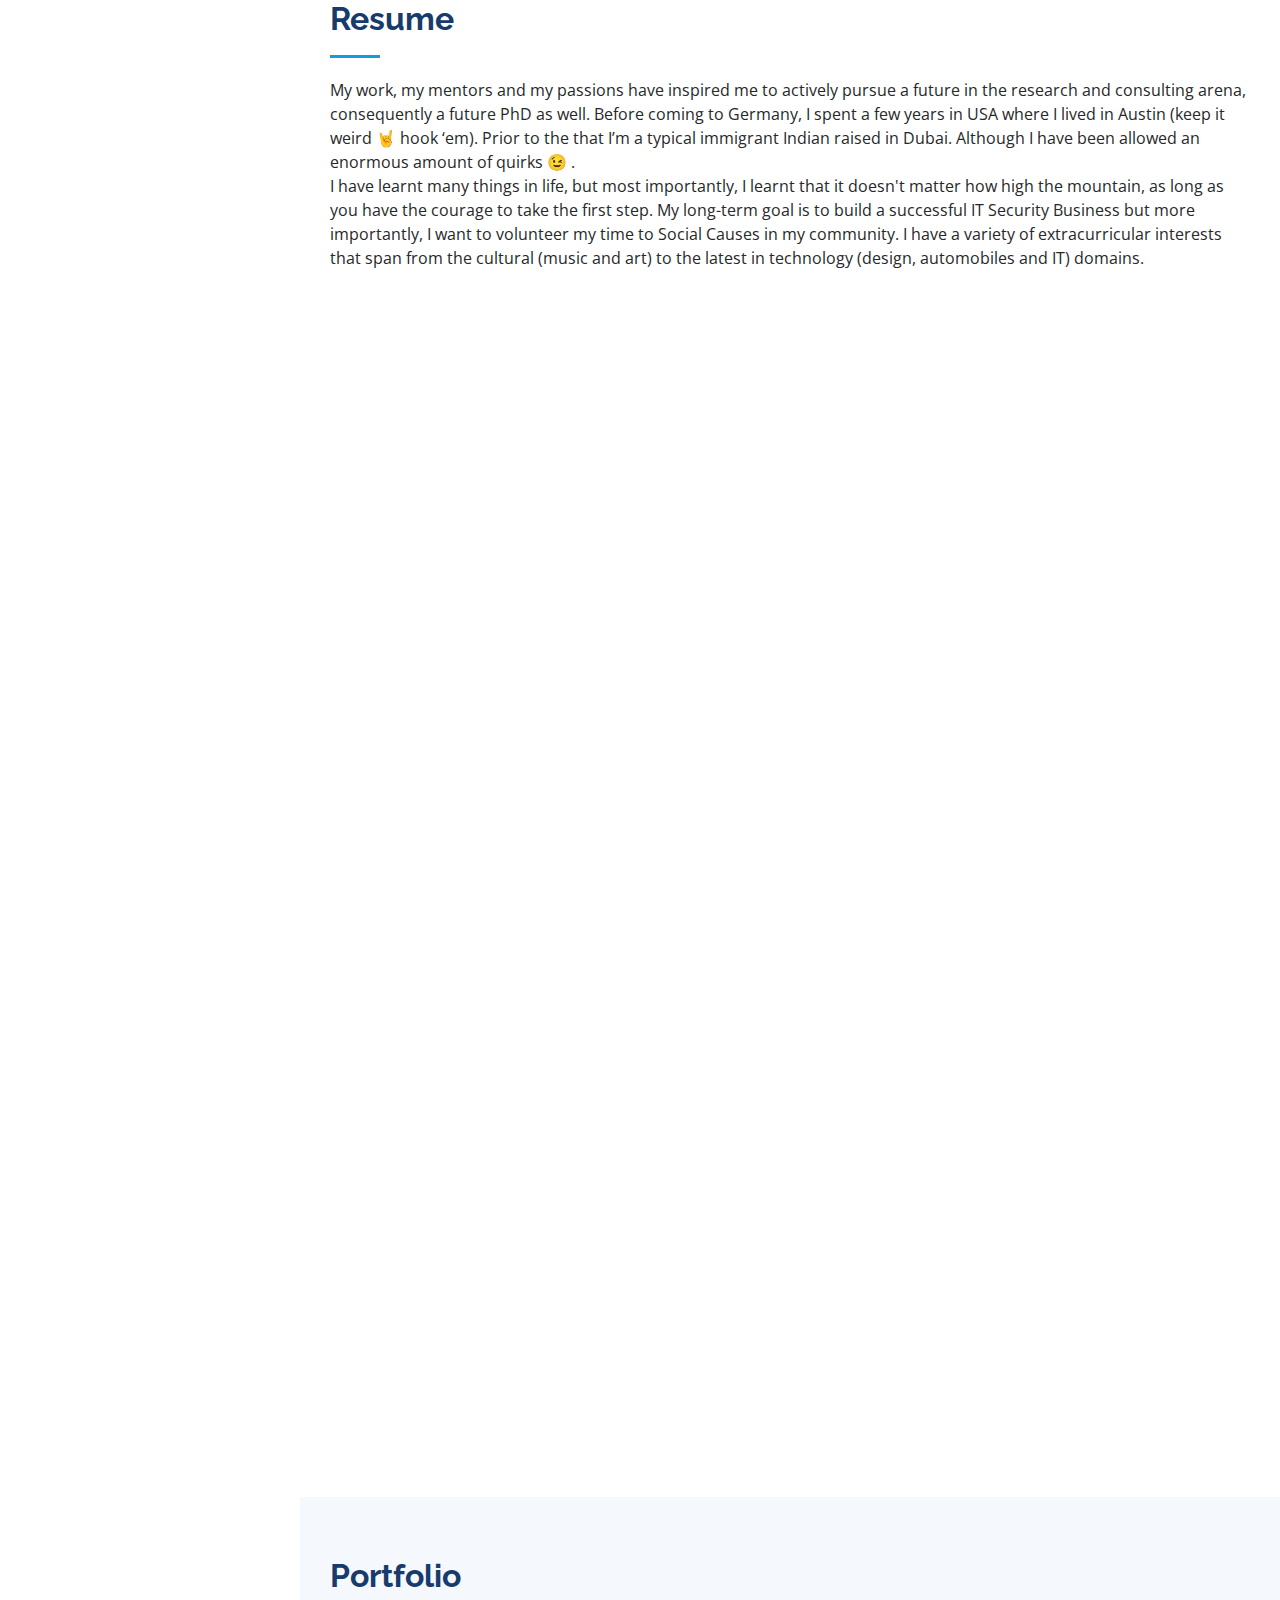
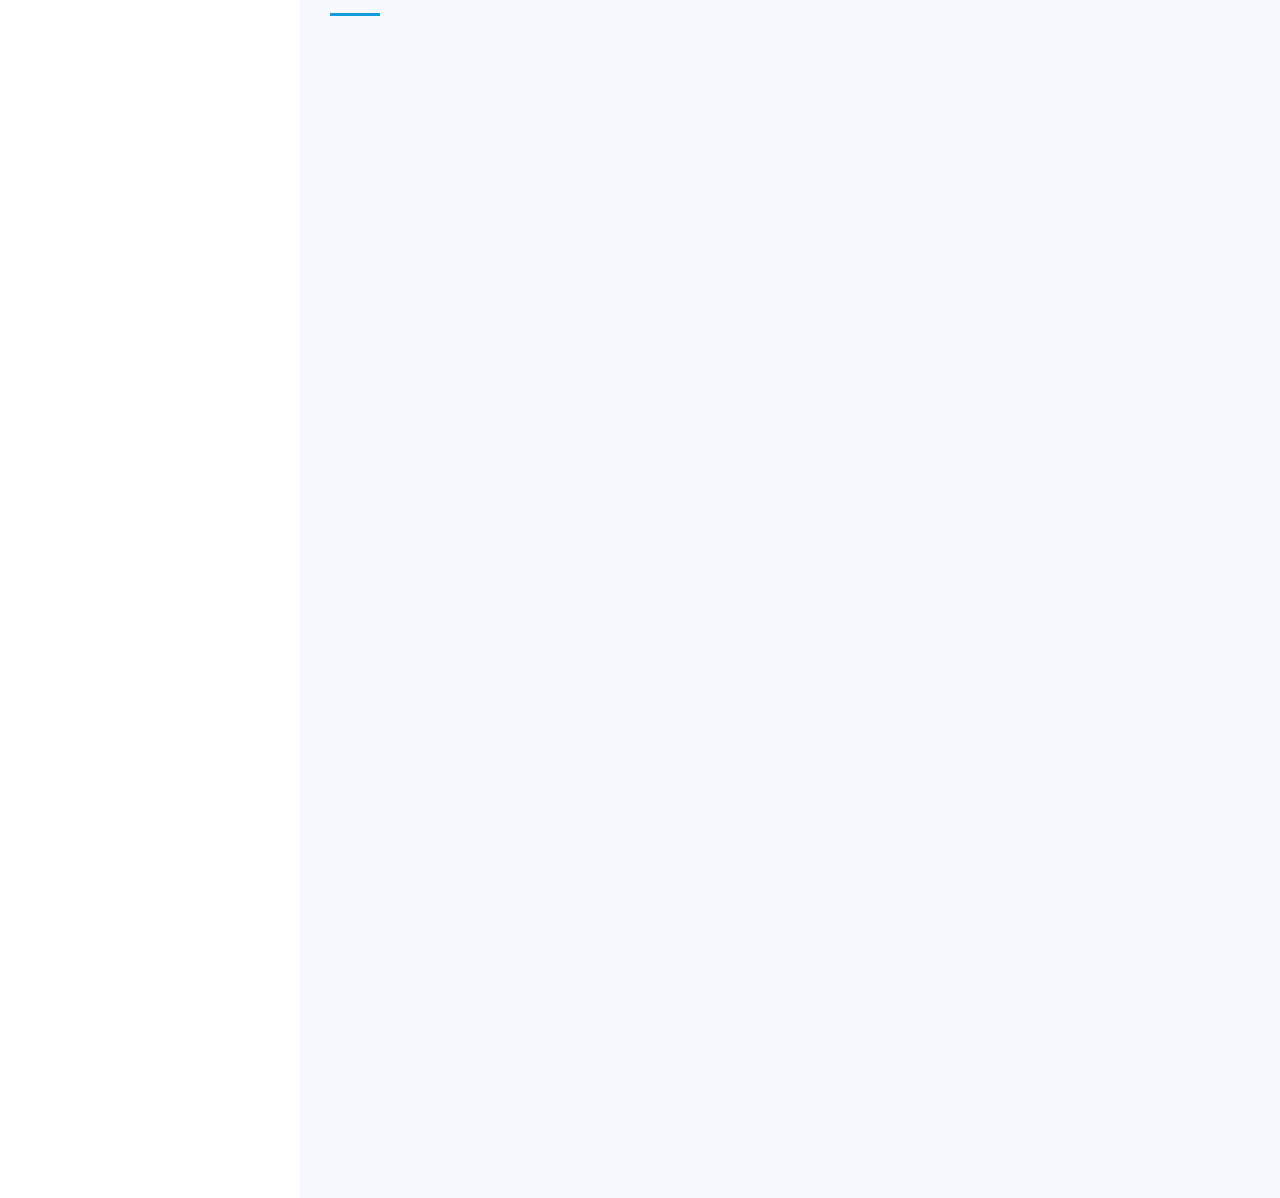
==== commit ae5de49e: "Done first iteration" ====
--- a/index.html
+++ b/index.html
@@ -2,660 +2,599 @@
 <html lang="en">
 
 <head>
-  <meta charset="utf-8">
-  <meta content="width=device-width, initial-scale=1.0" name="viewport">
-
-  <title>iPortfolio Bootstrap Template - Index</title>
-  <meta content="" name="description">
-  <meta content="" name="keywords">
-
-  <!-- Favicons -->
-  <link href="assets/img/favicon.png" rel="icon">
-  <link href="assets/img/apple-touch-icon.png" rel="apple-touch-icon">
-
-  <!-- Google Fonts -->
-  <link href="https://fonts.googleapis.com/css?family=Open+Sans:300,300i,400,400i,600,600i,700,700i|Raleway:300,300i,400,400i,500,500i,600,600i,700,700i|Poppins:300,300i,400,400i,500,500i,600,600i,700,700i" rel="stylesheet">
-
-  <!-- Vendor CSS Files -->
-  <link href="assets/vendor/aos/aos.css" rel="stylesheet">
-  <link href="assets/vendor/bootstrap/css/bootstrap.min.css" rel="stylesheet">
-  <link href="assets/vendor/bootstrap-icons/bootstrap-icons.css" rel="stylesheet">
-  <link href="assets/vendor/boxicons/css/boxicons.min.css" rel="stylesheet">
-  <link href="assets/vendor/glightbox/css/glightbox.min.css" rel="stylesheet">
-  <link href="assets/vendor/swiper/swiper-bundle.min.css" rel="stylesheet">
-
-  <!-- Template Main CSS File -->
-  <link href="assets/css/style.css" rel="stylesheet">
-
-  <!-- =======================================================
-  * Template Name: iPortfolio
-  * Updated: Mar 13 2024 with Bootstrap v5.3.3
-  * Template URL: https://bootstrapmade.com/iportfolio-bootstrap-portfolio-websites-template/
-  * Author: BootstrapMade.com
-  * License: https://bootstrapmade.com/license/
-  ======================================================== -->
+	<meta charset="utf-8">
+	<meta content="width=device-width, initial-scale=1.0" name="viewport">
+
+	<title>Sahil Kapila</title>
+	<meta content="" name="description">
+	<meta content="" name="keywords">
+
+	<!-- Favicons -->
+	<link href="assets/img/favicon.png" rel="icon">
+	<link href="assets/img/apple-touch-icon.png" rel="apple-touch-icon">
+
+	<!-- Google Fonts -->
+	<link href="https://fonts.googleapis.com/css?family=Open+Sans:300,300i,400,400i,600,600i,700,700i|Raleway:300,300i,400,400i,500,500i,600,600i,700,700i|Poppins:300,300i,400,400i,500,500i,600,600i,700,700i" rel="stylesheet">
+
+	<!-- Vendor CSS Files -->
+	<link href="assets/vendor/aos/aos.css" rel="stylesheet">
+	<link href="assets/vendor/bootstrap/css/bootstrap.min.css" rel="stylesheet">
+	<link href="assets/vendor/bootstrap-icons/bootstrap-icons.css" rel="stylesheet">
+	<link href="assets/vendor/boxicons/css/boxicons.min.css" rel="stylesheet">
+	<link href="assets/vendor/glightbox/css/glightbox.min.css" rel="stylesheet">
+	<link href="assets/vendor/swiper/swiper-bundle.min.css" rel="stylesheet">
+
+	<!-- Template Main CSS File -->
+	<link href="assets/css/style.css" rel="stylesheet">
+
+	<!-- =======================================================
+	* Template Name: iPortfolio
+	* Updated: Mar 13 2024 with Bootstrap v5.3.3
+	* Template URL: https://bootstrapmade.com/iportfolio-bootstrap-portfolio-websites-template/
+	* Author: BootstrapMade.com
+	* License: https://bootstrapmade.com/license/
+	======================================================== -->
 </head>
 
 <body>
 
-  <!-- ======= Mobile nav toggle button ======= -->
-  <i class="bi bi-list mobile-nav-toggle d-xl-none"></i>
-
-  <!-- ======= Header ======= -->
-  <header id="header">
-    <div class="d-flex flex-column">
-
-      <div class="profile">
-        <img src="assets/img/profile-img.jpg" alt="" class="img-fluid rounded-circle">
-        <h1 class="text-light"><a href="index.html">Alex Smith</a></h1>
-        <div class="social-links mt-3 text-center">
-          <a href="#" class="twitter"><i class="bx bxl-twitter"></i></a>
-          <a href="#" class="facebook"><i class="bx bxl-facebook"></i></a>
-          <a href="#" class="instagram"><i class="bx bxl-instagram"></i></a>
-          <a href="#" class="google-plus"><i class="bx bxl-skype"></i></a>
-          <a href="#" class="linkedin"><i class="bx bxl-linkedin"></i></a>
-        </div>
-      </div>
-
-      <nav id="navbar" class="nav-menu navbar">
-        <ul>
-          <li><a href="#hero" class="nav-link scrollto active"><i class="bx bx-home"></i> <span>Home</span></a></li>
-          <li><a href="#about" class="nav-link scrollto"><i class="bx bx-user"></i> <span>About</span></a></li>
-          <li><a href="#resume" class="nav-link scrollto"><i class="bx bx-file-blank"></i> <span>Resume</span></a></li>
-          <li><a href="#portfolio" class="nav-link scrollto"><i class="bx bx-book-content"></i> <span>Portfolio</span></a></li>
-          <li><a href="#services" class="nav-link scrollto"><i class="bx bx-server"></i> <span>Services</span></a></li>
-          <li><a href="#contact" class="nav-link scrollto"><i class="bx bx-envelope"></i> <span>Contact</span></a></li>
-        </ul>
-      </nav><!-- .nav-menu -->
-    </div>
-  </header><!-- End Header -->
-
-  <!-- ======= Hero Section ======= -->
-  <section id="hero" class="d-flex flex-column justify-content-center align-items-center">
-    <div class="hero-container" data-aos="fade-in">
-      <h1>Alex Smith</h1>
-      <p>I'm <span class="typed" data-typed-items="Designer, Developer, Freelancer, Photographer"></span></p>
-    </div>
-  </section><!-- End Hero -->
-
-  <main id="main">
-
-    <!-- ======= About Section ======= -->
-    <section id="about" class="about">
-      <div class="container">
-
-        <div class="section-title">
-          <h2>About</h2>
-          <p>Magnam dolores commodi suscipit. Necessitatibus eius consequatur ex aliquid fuga eum quidem. Sit sint consectetur velit. Quisquam quos quisquam cupiditate. Et nemo qui impedit suscipit alias ea. Quia fugiat sit in iste officiis commodi quidem hic quas.</p>
-        </div>
-
-        <div class="row">
-          <div class="col-lg-4" data-aos="fade-right">
-            <img src="assets/img/profile-img.jpg" class="img-fluid" alt="">
-          </div>
-          <div class="col-lg-8 pt-4 pt-lg-0 content" data-aos="fade-left">
-            <h3>UI/UX Designer &amp; Web Developer.</h3>
-            <p class="fst-italic">
-              Lorem ipsum dolor sit amet, consectetur adipiscing elit, sed do eiusmod tempor incididunt ut labore et dolore
-              magna aliqua.
-            </p>
-            <div class="row">
-              <div class="col-lg-6">
-                <ul>
-                  <li><i class="bi bi-chevron-right"></i> <strong>Birthday:</strong> <span>1 May 1995</span></li>
-                  <li><i class="bi bi-chevron-right"></i> <strong>Website:</strong> <span>www.example.com</span></li>
-                  <li><i class="bi bi-chevron-right"></i> <strong>Phone:</strong> <span>+123 456 7890</span></li>
-                  <li><i class="bi bi-chevron-right"></i> <strong>City:</strong> <span>New York, USA</span></li>
-                </ul>
-              </div>
-              <div class="col-lg-6">
-                <ul>
-                  <li><i class="bi bi-chevron-right"></i> <strong>Age:</strong> <span>30</span></li>
-                  <li><i class="bi bi-chevron-right"></i> <strong>Degree:</strong> <span>Master</span></li>
-                  <li><i class="bi bi-chevron-right"></i> <strong>PhEmailone:</strong> <span>email@example.com</span></li>
-                  <li><i class="bi bi-chevron-right"></i> <strong>Freelance:</strong> <span>Available</span></li>
-                </ul>
-              </div>
-            </div>
-            <p>
-              Officiis eligendi itaque labore et dolorum mollitia officiis optio vero. Quisquam sunt adipisci omnis et ut. Nulla accusantium dolor incidunt officia tempore. Et eius omnis.
-              Cupiditate ut dicta maxime officiis quidem quia. Sed et consectetur qui quia repellendus itaque neque. Aliquid amet quidem ut quaerat cupiditate. Ab et eum qui repellendus omnis culpa magni laudantium dolores.
-            </p>
-          </div>
-        </div>
-
-      </div>
-    </section><!-- End About Section -->
-
-    <!-- ======= Facts Section ======= -->
-    <section id="facts" class="facts">
-      <div class="container">
-
-        <div class="section-title">
-          <h2>Facts</h2>
-          <p>Magnam dolores commodi suscipit. Necessitatibus eius consequatur ex aliquid fuga eum quidem. Sit sint consectetur velit. Quisquam quos quisquam cupiditate. Et nemo qui impedit suscipit alias ea. Quia fugiat sit in iste officiis commodi quidem hic quas.</p>
-        </div>
-
-        <div class="row no-gutters">
-
-          <div class="col-lg-3 col-md-6 d-md-flex align-items-md-stretch" data-aos="fade-up">
-            <div class="count-box">
-              <i class="bi bi-emoji-smile"></i>
-              <span data-purecounter-start="0" data-purecounter-end="232" data-purecounter-duration="1" class="purecounter"></span>
-              <p><strong>Happy Clients</strong> consequuntur quae</p>
-            </div>
-          </div>
-
-          <div class="col-lg-3 col-md-6 d-md-flex align-items-md-stretch" data-aos="fade-up" data-aos-delay="100">
-            <div class="count-box">
-              <i class="bi bi-journal-richtext"></i>
-              <span data-purecounter-start="0" data-purecounter-end="521" data-purecounter-duration="1" class="purecounter"></span>
-              <p><strong>Projects</strong> adipisci atque cum quia aut</p>
-            </div>
-          </div>
-
-          <div class="col-lg-3 col-md-6 d-md-flex align-items-md-stretch" data-aos="fade-up" data-aos-delay="200">
-            <div class="count-box">
-              <i class="bi bi-headset"></i>
-              <span data-purecounter-start="0" data-purecounter-end="1453" data-purecounter-duration="1" class="purecounter"></span>
-              <p><strong>Hours Of Support</strong> aut commodi quaerat</p>
-            </div>
-          </div>
-
-          <div class="col-lg-3 col-md-6 d-md-flex align-items-md-stretch" data-aos="fade-up" data-aos-delay="300">
-            <div class="count-box">
-              <i class="bi bi-people"></i>
-              <span data-purecounter-start="0" data-purecounter-end="32" data-purecounter-duration="1" class="purecounter"></span>
-              <p><strong>Hard Workers</strong> rerum asperiores dolor</p>
-            </div>
-          </div>
-
-        </div>
-
-      </div>
-    </section><!-- End Facts Section -->
-
-    <!-- ======= Skills Section ======= -->
-    <section id="skills" class="skills section-bg">
-      <div class="container">
-
-        <div class="section-title">
-          <h2>Skills</h2>
-          <p>Magnam dolores commodi suscipit. Necessitatibus eius consequatur ex aliquid fuga eum quidem. Sit sint consectetur velit. Quisquam quos quisquam cupiditate. Et nemo qui impedit suscipit alias ea. Quia fugiat sit in iste officiis commodi quidem hic quas.</p>
-        </div>
-
-        <div class="row skills-content">
-
-          <div class="col-lg-6" data-aos="fade-up">
-
-            <div class="progress">
-              <span class="skill">HTML <i class="val">100%</i></span>
-              <div class="progress-bar-wrap">
-                <div class="progress-bar" role="progressbar" aria-valuenow="100" aria-valuemin="0" aria-valuemax="100"></div>
-              </div>
-            </div>
-
-            <div class="progress">
-              <span class="skill">CSS <i class="val">90%</i></span>
-              <div class="progress-bar-wrap">
-                <div class="progress-bar" role="progressbar" aria-valuenow="90" aria-valuemin="0" aria-valuemax="100"></div>
-              </div>
-            </div>
-
-            <div class="progress">
-              <span class="skill">JavaScript <i class="val">75%</i></span>
-              <div class="progress-bar-wrap">
-                <div class="progress-bar" role="progressbar" aria-valuenow="75" aria-valuemin="0" aria-valuemax="100"></div>
-              </div>
-            </div>
-
-          </div>
-
-          <div class="col-lg-6" data-aos="fade-up" data-aos-delay="100">
-
-            <div class="progress">
-              <span class="skill">PHP <i class="val">80%</i></span>
-              <div class="progress-bar-wrap">
-                <div class="progress-bar" role="progressbar" aria-valuenow="80" aria-valuemin="0" aria-valuemax="100"></div>
-              </div>
-            </div>
-
-            <div class="progress">
-              <span class="skill">WordPress/CMS <i class="val">90%</i></span>
-              <div class="progress-bar-wrap">
-                <div class="progress-bar" role="progressbar" aria-valuenow="90" aria-valuemin="0" aria-valuemax="100"></div>
-              </div>
-            </div>
-
-            <div class="progress">
-              <span class="skill">Photoshop <i class="val">55%</i></span>
-              <div class="progress-bar-wrap">
-                <div class="progress-bar" role="progressbar" aria-valuenow="55" aria-valuemin="0" aria-valuemax="100"></div>
-              </div>
-            </div>
-
-          </div>
-
-        </div>
-
-      </div>
-    </section><!-- End Skills Section -->
-
-    <!-- ======= Resume Section ======= -->
-    <section id="resume" class="resume">
-      <div class="container">
-
-        <div class="section-title">
-          <h2>Resume</h2>
-          <p>Magnam dolores commodi suscipit. Necessitatibus eius consequatur ex aliquid fuga eum quidem. Sit sint consectetur velit. Quisquam quos quisquam cupiditate. Et nemo qui impedit suscipit alias ea. Quia fugiat sit in iste officiis commodi quidem hic quas.</p>
-        </div>
-
-        <div class="row">
-          <div class="col-lg-6" data-aos="fade-up">
-            <h3 class="resume-title">Sumary</h3>
-            <div class="resume-item pb-0">
-              <h4>Alex Smith</h4>
-              <p><em>Innovative and deadline-driven Graphic Designer with 3+ years of experience designing and developing user-centered digital/print marketing material from initial concept to final, polished deliverable.</em></p>
-              <ul>
-                <li>Portland par 127,Orlando, FL</li>
-                <li>(123) 456-7891</li>
-                <li>alice.barkley@example.com</li>
-              </ul>
-            </div>
-
-            <h3 class="resume-title">Education</h3>
-            <div class="resume-item">
-              <h4>Master of Fine Arts &amp; Graphic Design</h4>
-              <h5>2015 - 2016</h5>
-              <p><em>Rochester Institute of Technology, Rochester, NY</em></p>
-              <p>Qui deserunt veniam. Et sed aliquam labore tempore sed quisquam iusto autem sit. Ea vero voluptatum qui ut dignissimos deleniti nerada porti sand markend</p>
-            </div>
-            <div class="resume-item">
-              <h4>Bachelor of Fine Arts &amp; Graphic Design</h4>
-              <h5>2010 - 2014</h5>
-              <p><em>Rochester Institute of Technology, Rochester, NY</em></p>
-              <p>Quia nobis sequi est occaecati aut. Repudiandae et iusto quae reiciendis et quis Eius vel ratione eius unde vitae rerum voluptates asperiores voluptatem Earum molestiae consequatur neque etlon sader mart dila</p>
-            </div>
-          </div>
-          <div class="col-lg-6" data-aos="fade-up" data-aos-delay="100">
-            <h3 class="resume-title">Professional Experience</h3>
-            <div class="resume-item">
-              <h4>Senior graphic design specialist</h4>
-              <h5>2019 - Present</h5>
-              <p><em>Experion, New York, NY </em></p>
-              <ul>
-                <li>Lead in the design, development, and implementation of the graphic, layout, and production communication materials</li>
-                <li>Delegate tasks to the 7 members of the design team and provide counsel on all aspects of the project. </li>
-                <li>Supervise the assessment of all graphic materials in order to ensure quality and accuracy of the design</li>
-                <li>Oversee the efficient use of production project budgets ranging from $2,000 - $25,000</li>
-              </ul>
-            </div>
-            <div class="resume-item">
-              <h4>Graphic design specialist</h4>
-              <h5>2017 - 2018</h5>
-              <p><em>Stepping Stone Advertising, New York, NY</em></p>
-              <ul>
-                <li>Developed numerous marketing programs (logos, brochures,infographics, presentations, and advertisements).</li>
-                <li>Managed up to 5 projects or tasks at a given time while under pressure</li>
-                <li>Recommended and consulted with clients on the most appropriate graphic design</li>
-                <li>Created 4+ design presentations and proposals a month for clients and account managers</li>
-              </ul>
-            </div>
-          </div>
-        </div>
-
-      </div>
-    </section><!-- End Resume Section -->
-
-    <!-- ======= Portfolio Section ======= -->
-    <section id="portfolio" class="portfolio section-bg">
-      <div class="container">
-
-        <div class="section-title">
-          <h2>Portfolio</h2>
-          <p>Magnam dolores commodi suscipit. Necessitatibus eius consequatur ex aliquid fuga eum quidem. Sit sint consectetur velit. Quisquam quos quisquam cupiditate. Et nemo qui impedit suscipit alias ea. Quia fugiat sit in iste officiis commodi quidem hic quas.</p>
-        </div>
-
-        <div class="row" data-aos="fade-up">
-          <div class="col-lg-12 d-flex justify-content-center">
-            <ul id="portfolio-flters">
-              <li data-filter="*" class="filter-active">All</li>
-              <li data-filter=".filter-app">App</li>
-              <li data-filter=".filter-card">Card</li>
-              <li data-filter=".filter-web">Web</li>
-            </ul>
-          </div>
-        </div>
-
-        <div class="row portfolio-container" data-aos="fade-up" data-aos-delay="100">
-
-          <div class="col-lg-4 col-md-6 portfolio-item filter-app">
-            <div class="portfolio-wrap">
-              <img src="assets/img/portfolio/portfolio-1.jpg" class="img-fluid" alt="">
-              <div class="portfolio-links">
-                <a href="assets/img/portfolio/portfolio-1.jpg" data-gallery="portfolioGallery" class="portfolio-lightbox" title="App 1"><i class="bx bx-plus"></i></a>
-                <a href="portfolio-details.html" title="More Details"><i class="bx bx-link"></i></a>
-              </div>
-            </div>
-          </div>
-
-          <div class="col-lg-4 col-md-6 portfolio-item filter-web">
-            <div class="portfolio-wrap">
-              <img src="assets/img/portfolio/portfolio-2.jpg" class="img-fluid" alt="">
-              <div class="portfolio-links">
-                <a href="assets/img/portfolio/portfolio-2.jpg" data-gallery="portfolioGallery" class="portfolio-lightbox" title="Web 3"><i class="bx bx-plus"></i></a>
-                <a href="portfolio-details.html" title="More Details"><i class="bx bx-link"></i></a>
-              </div>
-            </div>
-          </div>
-
-          <div class="col-lg-4 col-md-6 portfolio-item filter-app">
-            <div class="portfolio-wrap">
-              <img src="assets/img/portfolio/portfolio-3.jpg" class="img-fluid" alt="">
-              <div class="portfolio-links">
-                <a href="assets/img/portfolio/portfolio-3.jpg" data-gallery="portfolioGallery" class="portfolio-lightbox" title="App 2"><i class="bx bx-plus"></i></a>
-                <a href="portfolio-details.html" title="More Details"><i class="bx bx-link"></i></a>
-              </div>
-            </div>
-          </div>
-
-          <div class="col-lg-4 col-md-6 portfolio-item filter-card">
-            <div class="portfolio-wrap">
-              <img src="assets/img/portfolio/portfolio-4.jpg" class="img-fluid" alt="">
-              <div class="portfolio-links">
-                <a href="assets/img/portfolio/portfolio-4.jpg" data-gallery="portfolioGallery" class="portfolio-lightbox" title="Card 2"><i class="bx bx-plus"></i></a>
-                <a href="portfolio-details.html" title="More Details"><i class="bx bx-link"></i></a>
-              </div>
-            </div>
-          </div>
-
-          <div class="col-lg-4 col-md-6 portfolio-item filter-web">
-            <div class="portfolio-wrap">
-              <img src="assets/img/portfolio/portfolio-5.jpg" class="img-fluid" alt="">
-              <div class="portfolio-links">
-                <a href="assets/img/portfolio/portfolio-5.jpg" data-gallery="portfolioGallery" class="portfolio-lightbox" title="Web 2"><i class="bx bx-plus"></i></a>
-                <a href="portfolio-details.html" title="More Details"><i class="bx bx-link"></i></a>
-              </div>
-            </div>
-          </div>
-
-          <div class="col-lg-4 col-md-6 portfolio-item filter-app">
-            <div class="portfolio-wrap">
-              <img src="assets/img/portfolio/portfolio-6.jpg" class="img-fluid" alt="">
-              <div class="portfolio-links">
-                <a href="assets/img/portfolio/portfolio-6.jpg" data-gallery="portfolioGallery" class="portfolio-lightbox" title="App 3"><i class="bx bx-plus"></i></a>
-                <a href="portfolio-details.html" title="More Details"><i class="bx bx-link"></i></a>
-              </div>
-            </div>
-          </div>
-
-          <div class="col-lg-4 col-md-6 portfolio-item filter-card">
-            <div class="portfolio-wrap">
-              <img src="assets/img/portfolio/portfolio-7.jpg" class="img-fluid" alt="">
-              <div class="portfolio-links">
-                <a href="assets/img/portfolio/portfolio-7.jpg" data-gallery="portfolioGallery" class="portfolio-lightbox" title="Card 1"><i class="bx bx-plus"></i></a>
-                <a href="portfolio-details.html" title="More Details"><i class="bx bx-link"></i></a>
-              </div>
-            </div>
-          </div>
-
-          <div class="col-lg-4 col-md-6 portfolio-item filter-card">
-            <div class="portfolio-wrap">
-              <img src="assets/img/portfolio/portfolio-8.jpg" class="img-fluid" alt="">
-              <div class="portfolio-links">
-                <a href="assets/img/portfolio/portfolio-8.jpg" data-gallery="portfolioGallery" class="portfolio-lightbox" title="Card 3"><i class="bx bx-plus"></i></a>
-                <a href="portfolio-details.html" title="More Details"><i class="bx bx-link"></i></a>
-              </div>
-            </div>
-          </div>
-
-          <div class="col-lg-4 col-md-6 portfolio-item filter-web">
-            <div class="portfolio-wrap">
-              <img src="assets/img/portfolio/portfolio-9.jpg" class="img-fluid" alt="">
-              <div class="portfolio-links">
-                <a href="assets/img/portfolio/portfolio-9.jpg" data-gallery="portfolioGallery" class="portfolio-lightbox" title="Web 3"><i class="bx bx-plus"></i></a>
-                <a href="portfolio-details.html" title="More Details"><i class="bx bx-link"></i></a>
-              </div>
-            </div>
-          </div>
-
-        </div>
-
-      </div>
-    </section><!-- End Portfolio Section -->
-
-    <!-- ======= Services Section ======= -->
-    <section id="services" class="services">
-      <div class="container">
-
-        <div class="section-title">
-          <h2>Services</h2>
-          <p>Magnam dolores commodi suscipit. Necessitatibus eius consequatur ex aliquid fuga eum quidem. Sit sint consectetur velit. Quisquam quos quisquam cupiditate. Et nemo qui impedit suscipit alias ea. Quia fugiat sit in iste officiis commodi quidem hic quas.</p>
-        </div>
-
-        <div class="row">
-          <div class="col-lg-4 col-md-6 icon-box" data-aos="fade-up">
-            <div class="icon"><i class="bi bi-briefcase"></i></div>
-            <h4 class="title"><a href="">Lorem Ipsum</a></h4>
-            <p class="description">Voluptatum deleniti atque corrupti quos dolores et quas molestias excepturi sint occaecati cupiditate non provident</p>
-          </div>
-          <div class="col-lg-4 col-md-6 icon-box" data-aos="fade-up" data-aos-delay="100">
-            <div class="icon"><i class="bi bi-card-checklist"></i></div>
-            <h4 class="title"><a href="">Dolor Sitema</a></h4>
-            <p class="description">Minim veniam, quis nostrud exercitation ullamco laboris nisi ut aliquip ex ea commodo consequat tarad limino ata</p>
-          </div>
-          <div class="col-lg-4 col-md-6 icon-box" data-aos="fade-up" data-aos-delay="200">
-            <div class="icon"><i class="bi bi-bar-chart"></i></div>
-            <h4 class="title"><a href="">Sed ut perspiciatis</a></h4>
-            <p class="description">Duis aute irure dolor in reprehenderit in voluptate velit esse cillum dolore eu fugiat nulla pariatur</p>
-          </div>
-          <div class="col-lg-4 col-md-6 icon-box" data-aos="fade-up" data-aos-delay="300">
-            <div class="icon"><i class="bi bi-binoculars"></i></div>
-            <h4 class="title"><a href="">Magni Dolores</a></h4>
-            <p class="description">Excepteur sint occaecat cupidatat non proident, sunt in culpa qui officia deserunt mollit anim id est laborum</p>
-          </div>
-          <div class="col-lg-4 col-md-6 icon-box" data-aos="fade-up" data-aos-delay="400">
-            <div class="icon"><i class="bi bi-brightness-high"></i></div>
-            <h4 class="title"><a href="">Nemo Enim</a></h4>
-            <p class="description">At vero eos et accusamus et iusto odio dignissimos ducimus qui blanditiis praesentium voluptatum deleniti atque</p>
-          </div>
-          <div class="col-lg-4 col-md-6 icon-box" data-aos="fade-up" data-aos-delay="500">
-            <div class="icon"><i class="bi bi-calendar4-week"></i></div>
-            <h4 class="title"><a href="">Eiusmod Tempor</a></h4>
-            <p class="description">Et harum quidem rerum facilis est et expedita distinctio. Nam libero tempore, cum soluta nobis est eligendi</p>
-          </div>
-        </div>
-
-      </div>
-    </section><!-- End Services Section -->
-
-    <!-- ======= Testimonials Section ======= -->
-    <section id="testimonials" class="testimonials section-bg">
-      <div class="container">
-
-        <div class="section-title">
-          <h2>Testimonials</h2>
-          <p>Magnam dolores commodi suscipit. Necessitatibus eius consequatur ex aliquid fuga eum quidem. Sit sint consectetur velit. Quisquam quos quisquam cupiditate. Et nemo qui impedit suscipit alias ea. Quia fugiat sit in iste officiis commodi quidem hic quas.</p>
-        </div>
-
-        <div class="testimonials-slider swiper" data-aos="fade-up" data-aos-delay="100">
-          <div class="swiper-wrapper">
-
-            <div class="swiper-slide">
-              <div class="testimonial-item" data-aos="fade-up">
-                <p>
-                  <i class="bx bxs-quote-alt-left quote-icon-left"></i>
-                  Proin iaculis purus consequat sem cure digni ssim donec porttitora entum suscipit rhoncus. Accusantium quam, ultricies eget id, aliquam eget nibh et. Maecen aliquam, risus at semper.
-                  <i class="bx bxs-quote-alt-right quote-icon-right"></i>
-                </p>
-                <img src="assets/img/testimonials/testimonials-1.jpg" class="testimonial-img" alt="">
-                <h3>Saul Goodman</h3>
-                <h4>Ceo &amp; Founder</h4>
-              </div>
-            </div><!-- End testimonial item -->
-
-            <div class="swiper-slide">
-              <div class="testimonial-item" data-aos="fade-up" data-aos-delay="100">
-                <p>
-                  <i class="bx bxs-quote-alt-left quote-icon-left"></i>
-                  Export tempor illum tamen malis malis eram quae irure esse labore quem cillum quid cillum eram malis quorum velit fore eram velit sunt aliqua noster fugiat irure amet legam anim culpa.
-                  <i class="bx bxs-quote-alt-right quote-icon-right"></i>
-                </p>
-                <img src="assets/img/testimonials/testimonials-2.jpg" class="testimonial-img" alt="">
-                <h3>Sara Wilsson</h3>
-                <h4>Designer</h4>
-              </div>
-            </div><!-- End testimonial item -->
-
-            <div class="swiper-slide">
-              <div class="testimonial-item" data-aos="fade-up" data-aos-delay="200">
-                <p>
-                  <i class="bx bxs-quote-alt-left quote-icon-left"></i>
-                  Enim nisi quem export duis labore cillum quae magna enim sint quorum nulla quem veniam duis minim tempor labore quem eram duis noster aute amet eram fore quis sint minim.
-                  <i class="bx bxs-quote-alt-right quote-icon-right"></i>
-                </p>
-                <img src="assets/img/testimonials/testimonials-3.jpg" class="testimonial-img" alt="">
-                <h3>Jena Karlis</h3>
-                <h4>Store Owner</h4>
-              </div>
-            </div><!-- End testimonial item -->
-
-            <div class="swiper-slide">
-              <div class="testimonial-item" data-aos="fade-up" data-aos-delay="300">
-                <p>
-                  <i class="bx bxs-quote-alt-left quote-icon-left"></i>
-                  Fugiat enim eram quae cillum dolore dolor amet nulla culpa multos export minim fugiat minim velit minim dolor enim duis veniam ipsum anim magna sunt elit fore quem dolore labore illum veniam.
-                  <i class="bx bxs-quote-alt-right quote-icon-right"></i>
-                </p>
-                <img src="assets/img/testimonials/testimonials-4.jpg" class="testimonial-img" alt="">
-                <h3>Matt Brandon</h3>
-                <h4>Freelancer</h4>
-              </div>
-            </div><!-- End testimonial item -->
-
-            <div class="swiper-slide">
-              <div class="testimonial-item" data-aos="fade-up" data-aos-delay="400">
-                <p>
-                  <i class="bx bxs-quote-alt-left quote-icon-left"></i>
-                  Quis quorum aliqua sint quem legam fore sunt eram irure aliqua veniam tempor noster veniam enim culpa labore duis sunt culpa nulla illum cillum fugiat legam esse veniam culpa fore nisi cillum quid.
-                  <i class="bx bxs-quote-alt-right quote-icon-right"></i>
-                </p>
-                <img src="assets/img/testimonials/testimonials-5.jpg" class="testimonial-img" alt="">
-                <h3>John Larson</h3>
-                <h4>Entrepreneur</h4>
-              </div>
-            </div><!-- End testimonial item -->
-
-          </div>
-          <div class="swiper-pagination"></div>
-        </div>
-
-      </div>
-    </section><!-- End Testimonials Section -->
-
-    <!-- ======= Contact Section ======= -->
-    <section id="contact" class="contact">
-      <div class="container">
-
-        <div class="section-title">
-          <h2>Contact</h2>
-          <p>Magnam dolores commodi suscipit. Necessitatibus eius consequatur ex aliquid fuga eum quidem. Sit sint consectetur velit. Quisquam quos quisquam cupiditate. Et nemo qui impedit suscipit alias ea. Quia fugiat sit in iste officiis commodi quidem hic quas.</p>
-        </div>
-
-        <div class="row" data-aos="fade-in">
-
-          <div class="col-lg-5 d-flex align-items-stretch">
-            <div class="info">
-              <div class="address">
-                <i class="bi bi-geo-alt"></i>
-                <h4>Location:</h4>
-                <p>A108 Adam Street, New York, NY 535022</p>
-              </div>
-
-              <div class="email">
-                <i class="bi bi-envelope"></i>
-                <h4>Email:</h4>
-                <p>info@example.com</p>
-              </div>
-
-              <div class="phone">
-                <i class="bi bi-phone"></i>
-                <h4>Call:</h4>
-                <p>+1 5589 55488 55s</p>
-              </div>
-
-              <iframe src="https://www.google.com/maps/embed?pb=!1m14!1m8!1m3!1d12097.433213460943!2d-74.0062269!3d40.7101282!3m2!1i1024!2i768!4f13.1!3m3!1m2!1s0x0%3A0xb89d1fe6bc499443!2sDowntown+Conference+Center!5e0!3m2!1smk!2sbg!4v1539943755621" frameborder="0" style="border:0; width: 100%; height: 290px;" allowfullscreen></iframe>
-            </div>
-
-          </div>
-
-          <div class="col-lg-7 mt-5 mt-lg-0 d-flex align-items-stretch">
-            <form action="forms/contact.php" method="post" role="form" class="php-email-form">
-              <div class="row">
-                <div class="form-group col-md-6">
-                  <label for="name">Your Name</label>
-                  <input type="text" name="name" class="form-control" id="name" required>
-                </div>
-                <div class="form-group col-md-6">
-                  <label for="name">Your Email</label>
-                  <input type="email" class="form-control" name="email" id="email" required>
-                </div>
-              </div>
-              <div class="form-group">
-                <label for="name">Subject</label>
-                <input type="text" class="form-control" name="subject" id="subject" required>
-              </div>
-              <div class="form-group">
-                <label for="name">Message</label>
-                <textarea class="form-control" name="message" rows="10" required></textarea>
-              </div>
-              <div class="my-3">
-                <div class="loading">Loading</div>
-                <div class="error-message"></div>
-                <div class="sent-message">Your message has been sent. Thank you!</div>
-              </div>
-              <div class="text-center"><button type="submit">Send Message</button></div>
-            </form>
-          </div>
-
-        </div>
-
-      </div>
-    </section><!-- End Contact Section -->
-
-  </main><!-- End #main -->
-
-  <!-- ======= Footer ======= -->
-  <footer id="footer">
-    <div class="container">
-      <div class="copyright">
-        &copy; Copyright <strong><span>iPortfolio</span></strong>
-      </div>
-      <div class="credits">
-        <!-- All the links in the footer should remain intact. -->
-        <!-- You can delete the links only if you purchased the pro version. -->
-        <!-- Licensing information: https://bootstrapmade.com/license/ -->
-        <!-- Purchase the pro version with working PHP/AJAX contact form: https://bootstrapmade.com/iportfolio-bootstrap-portfolio-websites-template/ -->
-        Designed by <a href="https://bootstrapmade.com/">BootstrapMade</a>
-      </div>
-    </div>
-  </footer><!-- End  Footer -->
-
-  <a href="#" class="back-to-top d-flex align-items-center justify-content-center"><i class="bi bi-arrow-up-short"></i></a>
-
-  <!-- Vendor JS Files -->
-  <script src="assets/vendor/purecounter/purecounter_vanilla.js"></script>
-  <script src="assets/vendor/aos/aos.js"></script>
-  <script src="assets/vendor/bootstrap/js/bootstrap.bundle.min.js"></script>
-  <script src="assets/vendor/glightbox/js/glightbox.min.js"></script>
-  <script src="assets/vendor/isotope-layout/isotope.pkgd.min.js"></script>
-  <script src="assets/vendor/swiper/swiper-bundle.min.js"></script>
-  <script src="assets/vendor/typed.js/typed.umd.js"></script>
-  <script src="assets/vendor/waypoints/noframework.waypoints.js"></script>
-  <script src="assets/vendor/php-email-form/validate.js"></script>
-
-  <!-- Template Main JS File -->
-  <script src="assets/js/main.js"></script>
+<!-- ======= Mobile nav toggle button ======= -->
+<i class="bi bi-list mobile-nav-toggle d-xl-none"></i>
+
+<!-- ======= Header ======= -->
+<header id="header">
+	<div class="d-flex flex-column">
+
+		<div class="profile">
+			<img src="assets/img/profile-img.jpg" alt="" class="img-fluid rounded-circle">
+			<h1 class="text-light"><a href="index.html">Sahil Kapila</a></h1>
+			<div class="social-links mt-3 text-center">
+				<a href="https://www.facebook.com/sahilkapila" class="facebook"><i class="bx bxl-facebook"></i></a>
+				<a href="https://www.instagram.com/sahilkapila?igsh=YWUya29jdzRiaXF3" class="instagram"><i class="bx bxl-instagram"></i></a>
+				<a href="https://sahilkapila.de/" class="google-plus"><i class="bx bxl-blogger"></i></a>
+				<a href="https://www.linkedin.com/in/sahilkapila" class="linkedin"><i class="bx bxl-linkedin"></i></a>
+				<a href="#" class="twitter"><span class="german-flag">🇩🇪</span></a>
+			</div>
+		</div>
+
+		<nav id="navbar" class="nav-menu navbar">
+			<ul>
+				<li><a href="#hero" class="nav-link scrollto active"><i class="bx bx-home"></i> <span>Home</span></a></li>
+				<li><a href="#about" class="nav-link scrollto"><i class="bx bx-user"></i> <span>About</span></a></li>
+				<li><a href="#skills" class="nav-link scrollto"><i class="bx bx-briefcase"></i> <span>Skills</span></a></li>
+				<li><a href="#resume" class="nav-link scrollto"><i class="bx bx-file-blank"></i> <span>Resume</span></a></li>
+				<li><a href="#portfolio" class="nav-link scrollto"><i class="bx bx-book-content"></i> <span>Portfolio</span></a></li>
+			</ul>
+		</nav><!-- .nav-menu -->
+	</div>
+</header><!-- End Header -->
+
+<!-- ======= Hero Section ======= -->
+<section id="hero" class="d-flex flex-column justify-content-center align-items-center">
+	<div class="hero-container" data-aos="fade-in">
+		<h1>Sah<label style="color: red">!</label>l Kapila</h1>
+		<p>I'm a <span class="typed" data-typed-items="Consultant,Prospective PhD,KPMG'ler, Friend"></span></p>
+	</div>
+</section><!-- End Hero -->
+
+<main id="main">
+
+	<!-- ======= About Section ======= -->
+	<section id="about" class="about">
+		<div class="container">
+
+			<div class="section-title">
+				<h2>About</h2>
+				<p>Hi Sahil here, Dubai raised Indian with a passion for Cyber Security, Data Security and Privacy and not to forget all things Cloud :p. I am proud to call myself a current KPMG’ler. Below you will find a little about myself :)</p>
+			</div>
+
+			<div class="row">
+				<div class="col-lg-4" data-aos="fade-right">
+					<img src="assets/img/profile-img.jpg" class="img-fluid" alt="">
+				</div>
+				<div class="col-lg-8 pt-4 pt-lg-0 content" data-aos="fade-left">
+					<h3>Cybersecurity and Privacy Consultant.</h3>
+					<p class="fst-italic">
+						Below are my specifics:
+					</p>
+					<div class="row">
+						<div class="col-lg-6">
+							<ul>
+								<li><i class="bi bi-chevron-right"></i> <strong>Birthday:</strong> <span>06 January</span></li>
+								<li><i class="bi bi-chevron-right"></i> <strong>Website:</strong> <span>www.sahilkapila.com</span></li>
+								<li><i class="bi bi-chevron-right"></i> <strong>Phone:</strong> <span>+49 151 2980410</span></li>
+								<li><i class="bi bi-chevron-right"></i> <strong>City:</strong> <span>Hamburg, Germany</span></li>
+							</ul>
+						</div>
+						<div class="col-lg-6">
+							<ul>
+								<li><i class="bi bi-chevron-right"></i> <strong>Age:</strong> <span>33</span></li>
+								<li><i class="bi bi-chevron-right"></i> <strong>Degree:</strong> <span>Master</span></li>
+								<li><i class="bi bi-chevron-right"></i> <strong>Email:</strong> <span> sahilkapila@gmail.com</span></li>
+								<li><i class="bi bi-chevron-right"></i> <strong>Current Employer:</strong> <span>KPMG Germany</span></li>
+							</ul>
+						</div>
+					</div>
+					<p>
+						At work I love the new challenges I face everyday. As a consultant flexibility and the word “pivot” are not wasted on me.
+						With a dual masters in IT Security (FH Kiel) and Technology Commercialisation (UT Austin) I believe I am a facilitator of innovation and technology.
+						Personally, I am a proud “Cat Dad” and married to a lovely partner.
+					</p>
+				</div>
+			</div>
+
+		</div>
+	</section><!-- End About Section -->
+
+	<!-- ======= Facts Section ======= -->
+	<section id="facts" class="facts">
+		<div class="container">
+
+			<div class="section-title">
+				<h2>Facts</h2>
+				<p>
+					Below are some facts about me from my professional and personal life:
+				</p>
+			</div>
+
+			<div class="row no-gutters">
+
+				<div class="col-lg-3 col-md-6 d-md-flex align-items-md-stretch" data-aos="fade-up">
+					<div class="count-box">
+						<i class="bi bi-pin-map"></i>
+						<span data-purecounter-start="0" data-purecounter-end="4" data-purecounter-duration="1" class="purecounter"></span>
+						<p><strong>Continents Visited</strong></p>
+					</div>
+				</div>
+
+				<div class="col-lg-3 col-md-6 d-md-flex align-items-md-stretch" data-aos="fade-up" data-aos-delay="100">
+					<div class="count-box">
+						<i class="bi bi-journal-medical"></i>
+						<span data-purecounter-start="0" data-purecounter-end="9" data-purecounter-duration="1" class="purecounter"></span>
+						<p><strong>Licenses & certifications</strong></p>
+					</div>
+				</div>
+
+				<div class="col-lg-3 col-md-6 d-md-flex align-items-md-stretch" data-aos="fade-up" data-aos-delay="200">
+					<div class="count-box">
+						<i class="bi bi-highlighter"></i>
+						<span data-purecounter-start="0" data-purecounter-end="3" data-purecounter-duration="1" class="purecounter"></span>
+						<p><strong>Higher Educational Degrees</strong></p>
+					</div>
+				</div>
+
+				<div class="col-lg-3 col-md-6 d-md-flex align-items-md-stretch" data-aos="fade-up" data-aos-delay="300">
+					<div class="count-box">
+						<i class="bi bi-playstation"></i>
+						<span data-purecounter-start="0" data-purecounter-end="1000" data-purecounter-duration="1" class="purecounter"></span>
+						<p><strong>Hours Clocked</strong> on COD</p>
+					</div>
+				</div>
+
+			</div>
+
+		</div>
+	</section><!-- End Facts Section -->
+
+	<!-- ======= Skills Section ======= -->
+	<section id="skills" class="skills section-bg">
+		<div class="container">
+
+			<div class="section-title">
+				<h2>Skills</h2>
+				<p>
+					Below are my skills as overview and brief:
+				</p>
+			</div>
+
+			<div class="row skills-content">
+
+				<div class="col-lg-6" data-aos="fade-up">
+
+					<div class="progress">
+						<span class="skill">Azure <i class="val">80%</i></span>
+						<div class="progress-bar-wrap">
+							<div class="progress-bar" role="progressbar" aria-valuenow="80" aria-valuemin="0" aria-valuemax="100"></div>
+						</div>
+					</div>
+
+					<div class="progress">
+						<span class="skill">MS-Project <i class="val">90%</i></span>
+						<div class="progress-bar-wrap">
+							<div class="progress-bar" role="progressbar" aria-valuenow="90" aria-valuemin="0" aria-valuemax="100"></div>
+						</div>
+					</div>
+
+					<div class="progress">
+						<span class="skill">Management, Accounting & Finance <i class="val">90%</i></span>
+						<div class="progress-bar-wrap">
+							<div class="progress-bar" role="progressbar" aria-valuenow="90" aria-valuemin="0" aria-valuemax="100"></div>
+						</div>
+					</div>
+
+					<div class="progress">
+						<span class="skill">MS-Access <i class="val">80%</i></span>
+						<div class="progress-bar-wrap">
+							<div class="progress-bar" role="progressbar" aria-valuenow="80" aria-valuemin="0" aria-valuemax="100"></div>
+						</div>
+					</div>
+
+				</div>
+
+				<div class="col-lg-6" data-aos="fade-up" data-aos-delay="100">
+
+					<div class="progress">
+						<span class="skill">MS-Visio <i class="val">90%</i></span>
+						<div class="progress-bar-wrap">
+							<div class="progress-bar" role="progressbar" aria-valuenow="90" aria-valuemin="0" aria-valuemax="100"></div>
+						</div>
+					</div>
+
+					<div class="progress">
+						<span class="skill">Start-ups & Business Accounting <i class="val">90%</i></span>
+						<div class="progress-bar-wrap">
+							<div class="progress-bar" role="progressbar" aria-valuenow="90" aria-valuemin="0" aria-valuemax="100"></div>
+						</div>
+					</div>
+
+					<div class="progress">
+						<span class="skill">JIRA <i class="val">55%</i></span>
+						<div class="progress-bar-wrap">
+							<div class="progress-bar" role="progressbar" aria-valuenow="55" aria-valuemin="0" aria-valuemax="100"></div>
+						</div>
+					</div>
+
+					<div class="progress">
+						<span class="skill">Linux & Metasploit <i class="val">55%</i></span>
+						<div class="progress-bar-wrap">
+							<div class="progress-bar" role="progressbar" aria-valuenow="55" aria-valuemin="0" aria-valuemax="100"></div>
+						</div>
+					</div>
+
+				</div>
+
+			</div>
+
+		</div>
+	</section><!-- End Skills Section -->
+
+	<!-- ======= Services Section ======= -->
+	<section id="language-skills" class="services">
+		<div class="container">
+
+			<div class="section-title">
+				<h2>Language skills</h2>
+			</div>
+
+			<div class="row">
+				<div class="col-lg-4 col-md-6 icon-box" data-aos="fade-up">
+					<div class="icon"><i class="bi bi-flag"></i></div>
+					<h4 class="title"><a href="">English</a></h4>
+					<p class="description">Native or bilingual proficiency</p>
+				</div>
+				<div class="col-lg-4 col-md-6 icon-box" data-aos="fade-up" data-aos-delay="100">
+					<div class="icon"><i class="bi bi-flag-fill"></i></div>
+					<h4 class="title"><a href="">Hindi</a></h4>
+					<p class="description">Native or bilingual proficiency</p>
+				</div>
+				<div class="col-lg-4 col-md-6 icon-box" data-aos="fade-up" data-aos-delay="100">
+					<div class="icon"><i class="bi bi-cloud-download"></i></div>
+					<h4 class="title"><a href="">German</a></h4>
+					<p class="description">Fluent</p>
+				</div>
+
+			</div>
+			</br>
+
+			<div class="section-title">
+				<h2>Soft skills</h2>
+			</div>
+
+			<div class="row">
+				<div class="col-lg-4 col-md-6 icon-box" data-aos="fade-up">
+					<div class="icon"><i class="bi bi-chat-dots"></i></div>
+					<h4 class="title"><a href="">Customer Service Orientation</a></h4>
+					<p class="description">Ability to understand clients' needs, provide appropriate recommendations, and maintain positive relationships with clients.</p>
+				</div>
+				<div class="col-lg-4 col-md-6 icon-box" data-aos="fade-up" data-aos-delay="100">
+					<div class="icon"><i class="bi bi-newspaper"></i></div>
+					<h4 class="title"><a href="">Adaptability</a></h4>
+					<p class="description">I try to keep myself updated about latest security threats, technologies, and best practices. </p>
+				</div>
+				<div class="col-lg-4 col-md-6 icon-box" data-aos="fade-up" data-aos-delay="100">
+					<div class="icon"><i class="bi bi-people-fill"></i></div>
+					<h4 class="title"><a href="">Teamwork and Collaboration</a></h4>
+					<p class="description">Worked with multidisciplinary teams with IT professionals, management, and other stakeholders.</p>
+				</div>
+
+			</div>
+
+		</div>
+	</section><!-- End Services Section -->
+
+	<!-- ======= Resume Section ======= -->
+	<section id="resume" class="resume">
+		<div class="container">
+
+			<div class="section-title">
+				<h2>Resume</h2>
+				<p>
+					My work, my mentors and my passions have inspired me to actively pursue a future in the research and consulting arena, consequently a future PhD as well. Before coming to Germany, I spent a few years in USA where I lived in Austin (keep it weird 🤘 hook ‘em). Prior to the that I’m a typical immigrant Indian raised in Dubai. Although I have been allowed an enormous amount of quirks 😉 .
+					</br>
+					I have learnt many things in life, but most importantly, I learnt that it doesn't matter how high the mountain, as long as you have the courage to take the first step. My long-term goal is to build a successful IT Security Business but more importantly, I want to volunteer my time to Social Causes in my community.
+					I have a variety of extracurricular interests that span from the cultural (music and art) to the latest in technology (design, automobiles and IT) domains.
+				</p>
+			</div>
+
+			<div class="row">
+				<div class="col-lg-6" data-aos="fade-up">
+
+					<h3 class="resume-title">Education</h3>
+					<div class="resume-item">
+						<h4>Masters of Information Engineering</h4>
+						<h6>Kiel, Germany : Informatik und Technologie Fachberiech</h6>
+						<h5>Sept 2019</h5>
+					</div>
+					<div class="resume-item">
+						<h4>Master of Science in Technology Commercialization</h4>
+						<h6>Austin, Texas, United States of America : McCombs School of Business</h6>
+						<h5>May 2015</h5>
+					</div>
+					<div class="resume-item">
+						<h4>Bachelor of Engineering in Computer Science with Honors</h4>
+						<h6>PILANI, Dubai, United Arab Emirates</h6>
+						<h5>Sept 2012</h5>
+					</div>
+
+					<h3 class="resume-title">Professional Experience</h3>
+					<div class="resume-item">
+						<h4>KPMG Deutschland</h4>
+						<h5>Senior Associate</h5>
+						<h6>Dec 2022 - Present</h6>
+						<p><em>Hamburg, Germany</em></p>
+					</div>
+					<div class="resume-item">
+						<h4>Dinext. Group</h4>
+						<h5>Consultant Information Protection and Compliance</h5>
+						<h6>Oct 2021 - Nov 2022</h6>
+						<p><em>Hamburg, Germany</em></p>
+					</div>
+					<div class="resume-item">
+						<h4>Sepago</h4>
+						<h5>Consultant IT Security and Compliance</h5>
+						<h6>Sep 2020 - Sep 2021</h6>
+						<p><em>Hamburg, Germany</em></p>
+					</div>
+					<div class="resume-item">
+						<h4>Altran</h4>
+						<h5>IT Security Junior Consultant</h5>
+						<h6>Sep 2019 - Feb 2020</h6>
+						<p><em>Hamburg, Germany</em></p>
+					</div>
+				</div>
+				<div class="col-lg-6" data-aos="fade-up" data-aos-delay="100">
+					<h3 class="resume-title">Professional Experience</h3>
+					<div class="resume-item">
+						<h4>Fachhochschule Kiel</h4>
+						<h5>Research Assistant</h5>
+						<h6>Nov 2017 - Sep 2019</h6>
+						<p><em>Kiel, Schleswig-Holstein, Germany</em></p>
+					</div>
+					<div class="resume-item">
+						<h4>Mercure Hotel</h4>
+						<h5>Business Analyst-Trainee</h5>
+						<h6>Jun 2016 - Sep 2016</h6>
+						<p><em>Doha, Qatar</em></p>
+					</div>
+					<div class="resume-item">
+						<h4>Horizon Technologies Inc.</h4>
+						<h5>Business Analyst / QA Analyst - Trainee</h5>
+						<h6>Aug 2015 - May 2016</h6>
+						<p><em>Sunnyvale, California</em></p>
+					</div>
+					<div class="resume-item">
+						<h4>RealTours</h4>
+						<h5>VP Business Intelligence / Co-Founder</h5>
+						<h6>May 2014 - Jul 2015</h6>
+						<p><em>Austin, Texas Area</em></p>
+					</div>
+					<div class="resume-item">
+						<h4>Al Futtaim Technologies LLC</h4>
+						<h5>Business Support Executive</h5>
+						<h6>May 2013 - Mar 2014</h6>
+						<p><em>United Arab Emirates</em></p>
+					</div>
+					<div class="resume-item">
+						<h4>Merck</h4>
+						<h5>CRM Administrator, Business Operations – Business Intelligence</h5>
+						<h6>Feb 2012 - Nov 2012</h6>
+						<p><em>United Arab Emirates</em></p>
+					</div>
+					<div class="resume-item">
+						<h4>Constellation Marine Services LLC</h4>
+						<h5>Sales Marketing and Technical Intern</h5>
+						<h6>Jun 2010 - Aug 2010</h6>
+						<p><em>United Arab Emirates</em></p>
+					</div>
+				</div>
+			</div>
+
+		</div>
+	</section><!-- End Resume Section -->
+
+	<!-- ======= Portfolio Section ======= -->
+	<section id="portfolio" class="portfolio section-bg">
+		<div class="container">
+
+			<div class="section-title">
+				<h2>Portfolio</h2>
+			</div>
+
+			<div class="row" data-aos="fade-up">
+				<div class="col-lg-12 d-flex justify-content-center">
+					<ul id="portfolio-flters">
+						<li data-filter="*" class="filter-active">All</li>
+						<li data-filter=".filter-app">Certs</li>
+						<li data-filter=".filter-card">Publications</li>
+						<li data-filter=".filter-web">Projects</li>
+					</ul>
+				</div>
+			</div>
+
+			<div class="row portfolio-container" data-aos="fade-up" data-aos-delay="100">
+
+				<div class="col-lg-4 col-md-6 portfolio-item filter-app">
+					<div class="portfolio-wrap">
+						<img src="assets/img/portfolio/microsoft_365_certified_security_administrator_associate.png" class="img-fluid" alt="">
+						<div class="portfolio-links">
+							<a href="assets/img/portfolio/microsoft_365_certified_security_administrator_associate.png" data-gallery="portfolioGallery" class="portfolio-lightbox" title="Microsoft 365 Security Administrator Associate"><i class="bx bx-plus"></i></a>
+							<a href="https://learn.microsoft.com/api/credentials/share/en-us/SahilKapila-3765/CDCA745573A7C03B?sharingId" title="More Details" target="_blank"><i class="bx bx-link"></i></a>
+						</div>
+					</div>
+				</div>
+
+				<div class="col-lg-4 col-md-6 portfolio-item filter-app">
+					<div class="portfolio-wrap">
+						<img src="assets/img/portfolio/microsoft_certified_information_protection_administrator_associate.png" class="img-fluid" alt="">
+						<div class="portfolio-links">
+							<a href="assets/img/portfolio/microsoft_certified_information_protection_administrator_associate.png" data-gallery="portfolioGallery" class="portfolio-lightbox" title="Microsoft Certified Information Protection Administrator Associate"><i class="bx bx-plus"></i></a>
+							<a href="https://learn.microsoft.com/api/credentials/share/en-us/SahilKapila-3765/437CD70FFF0D877A?sharingId" title="More Details" target="_blank"><i class="bx bx-link"></i></a>
+						</div>
+					</div>
+				</div>
+
+				<div class="col-lg-4 col-md-6 portfolio-item filter-app">
+					<div class="portfolio-wrap">
+						<img src="assets/img/portfolio/information-protection-administrator-associate.png" class="img-fluid" alt="">
+						<div class="portfolio-links">
+							<a href="assets/img/portfolio/information-protection-administrator-associate.png" data-gallery="portfolioGallery" class="portfolio-lightbox" title="Microsoft Certified: Information Protection and Compliance Administrator Associate"><i class="bx bx-plus"></i></a>
+							<a href="https://learn.microsoft.com/api/credentials/share/en-us/SahilKapila-3765/437CD70FFF0D877A?sharingId" title="More Details" target="_blank"><i class="bx bx-link"></i></a>
+						</div>
+					</div>
+				</div>
+
+				<div class="col-lg-4 col-md-6 portfolio-item filter-app">
+					<div class="portfolio-wrap">
+						<img src="assets/img/portfolio/Microsoft_365_Certified-Fundamentals.png" class="img-fluid" alt="">
+						<div class="portfolio-links">
+							<a href="assets/img/portfolio/Microsoft_365_Certified-Fundamentals.png" data-gallery="portfolioGallery" class="portfolio-lightbox" title="Microsoft 365 Certified Fundamentals"><i class="bx bx-plus"></i></a>
+							<a href="https://www.credly.com/badges/d4bf62d2-1816-4a5b-85d1-980f8425475b/linked_in_profile" title="More Details" target="_blank"><i class="bx bx-link"></i></a>
+						</div>
+					</div>
+				</div>
+
+				<div class="col-lg-4 col-md-6 portfolio-item filter-app">
+					<div class="portfolio-wrap">
+						<img src="assets/img/portfolio/microsoft_certified_security_compliance_and_identity_fundamentals.png" class="img-fluid" alt="">
+						<div class="portfolio-links">
+							<a href="assets/img/portfolio/microsoft_certified_security_compliance_and_identity_fundamentals.png" data-gallery="portfolioGallery" class="portfolio-lightbox" title="Microsoft Certified Security Compliance and Identity Fundamentals"><i class="bx bx-plus"></i></a>
+							<a href="https://learn.microsoft.com/api/credentials/share/en-us/SahilKapila-3765/10EBD1B87B8BBB5E?sharingId" title="More Details" target="_blank"><i class="bx bx-link"></i></a>
+						</div>
+					</div>
+				</div>
+
+				<div class="col-lg-4 col-md-6 portfolio-item filter-card">
+					<div class="portfolio-wrap">
+						<img src="assets/img/portfolio/U-Texas-McCombs.png" class="img-fluid" alt="">
+						<div class="portfolio-links">
+							<a href="assets/img/portfolio/U-Texas-McCombs.png" data-gallery="portfolioGallery" class="portfolio-lightbox" title="<strong>Paper on Real Tours</strong> </br></br>UT culmination business plan. The concept was simple, provide the real estate market a tool with which they can give realistic tours of a property with accurate spatial dimensions and further render models"><i class="bx bx-plus"></i></a>
+						</div>
+					</div>
+				</div>
+
+				<div class="col-lg-4 col-md-6 portfolio-item filter-card">
+					<div class="portfolio-wrap">
+						<img src="assets/img/portfolio/fh.png" class="img-fluid" alt="">
+						<div class="portfolio-links">
+							<a href="assets/img/portfolio/fh.png" data-gallery="portfolioGallery" class="portfolio-lightbox" title="<strong>Paper on Opti-Eco farms</strong> </br></br>FH-Kiel business plan project paper on Opti-Eco farms. A solution for world hunger and global warming."><i class="bx bx-plus"></i></a>
+						</div>
+					</div>
+				</div>
+
+				<div class="col-lg-4 col-md-6 portfolio-item filter-card">
+					<div class="portfolio-wrap">
+						<img src="assets/img/portfolio/bits-1.png" class="img-fluid" alt="">
+						<div class="portfolio-links">
+							<a href="assets/img/portfolio/bits-1.png" data-gallery="portfolioGallery" class="portfolio-lightbox" title="<strong>Paper on Customer Eccentricity in modern business environment</strong> </br></br>BITS final project Paper on customer-eccentricity in modern business environment using Oracle OnDemand CRM and paradigm shift toward the same for Merck."><i class="bx bx-plus"></i></a>
+						</div>
+					</div>
+				</div>
+
+				<div class="col-lg-4 col-md-6 portfolio-item filter-card">
+					<div class="portfolio-wrap">
+						<img src="assets/img/portfolio/bits-2.png" class="img-fluid" alt="">
+						<div class="portfolio-links">
+							<a href="assets/img/portfolio/bits-2.png" data-gallery="portfolioGallery" class="portfolio-lightbox" title="<strong>Paper on Encryption Techniques (JAVA)</strong> </br></br>BITS interim project Paper on various encryption techniques in JAVA. Also used a custom multi layered encryption algortihm with the existing classes to try make it impenetrable."><i class="bx bx-plus"></i></a>
+						</div>
+					</div>
+				</div>
+
+				<div class="col-lg-4 col-md-6 portfolio-item filter-web">
+					<div class="portfolio-wrap">
+						<img src="assets/img/portfolio/project1.png" class="img-fluid" alt="">
+						<div class="portfolio-links">
+							<a href="assets/img/portfolio/project1.png" data-gallery="portfolioGallery" class="portfolio-lightbox" title="<strong>Real Tours Project</strong> </br></br>UT culmination business plan. The concept was simple provide the real estate market a tool with which they can give realistic tours of a property with accurate spatial dimensions and further render models"><i class="bx bx-plus"></i></a>
+						</div>
+					</div>
+				</div>
+
+				<div class="col-lg-4 col-md-6 portfolio-item filter-web">
+					<div class="portfolio-wrap">
+						<img src="assets/img/portfolio/project2.png" class="img-fluid" alt="">
+						<div class="portfolio-links">
+							<a href="assets/img/portfolio/project2.png" data-gallery="portfolioGallery" class="portfolio-lightbox" title="<strong>Customer Eccentricity in modern business environment Project</strong> </br></br>BITS final project Paper on customer-eccentricity in modern business environment using Oracle OnDemand CRM and paradigm shift toward the same for Merck."><i class="bx bx-plus"></i></a>
+						</div>
+					</div>
+				</div>
+
+				<div class="col-lg-4 col-md-6 portfolio-item filter-web">
+					<div class="portfolio-wrap">
+						<img src="assets/img/portfolio/camp1.png" class="img-fluid" alt="">
+						<div class="portfolio-links">
+							<a href="assets/img/portfolio/camp1.png" data-gallery="portfolioGallery" class="portfolio-lightbox" title="<strong>LPBP Campaign and GETEX</strong> </br></br>Went to various Schools around UAE to promote BITS Pilani and counsel children on why they should pick Engineering as a valid education path. Made presentations on the merits of joining BITS Pilani"><i class="bx bx-plus"></i></a>
+						</div>
+					</div>
+				</div>
+
+			</div>
+
+		</div>
+	</section><!-- End Portfolio Section -->
+
+
+</main><!-- End #main -->
+
+<!-- ======= Footer ======= -->
+<footer id="footer">
+	<div class="container">
+		<div class="copyright">
+			&copy; Copyright <strong><span>TG</span></strong> 2024
+		</div>
+		<div class="credits">
+			<!-- All the links in the footer should remain intact. -->
+			<!-- You can delete the links only if you purchased the pro version. -->
+			<!-- Licensing information: https://bootstrapmade.com/license/ -->
+			<!-- Purchase the pro version with working PHP/AJAX contact form: https://bootstrapmade.com/iportfolio-bootstrap-portfolio-websites-template/ -->
+			Designed by <a href="https://bootstrapmade.com/">BootstrapMade</a>
+		</div>
+	</div>
+</footer><!-- End  Footer -->
+
+<a href="#" class="back-to-top d-flex align-items-center justify-content-center"><i class="bi bi-arrow-up-short"></i></a>
+
+<!-- Vendor JS Files -->
+<script src="assets/vendor/purecounter/purecounter_vanilla.js"></script>
+<script src="assets/vendor/aos/aos.js"></script>
+<script src="assets/vendor/bootstrap/js/bootstrap.bundle.min.js"></script>
+<script src="assets/vendor/glightbox/js/glightbox.min.js"></script>
+<script src="assets/vendor/isotope-layout/isotope.pkgd.min.js"></script>
+<script src="assets/vendor/swiper/swiper-bundle.min.js"></script>
+<script src="assets/vendor/typed.js/typed.umd.js"></script>
+<script src="assets/vendor/waypoints/noframework.waypoints.js"></script>
+<script src="assets/vendor/php-email-form/validate.js"></script>
+
+<!-- Template Main JS File -->
+<script src="assets/js/main.js"></script>
 
 </body>
 
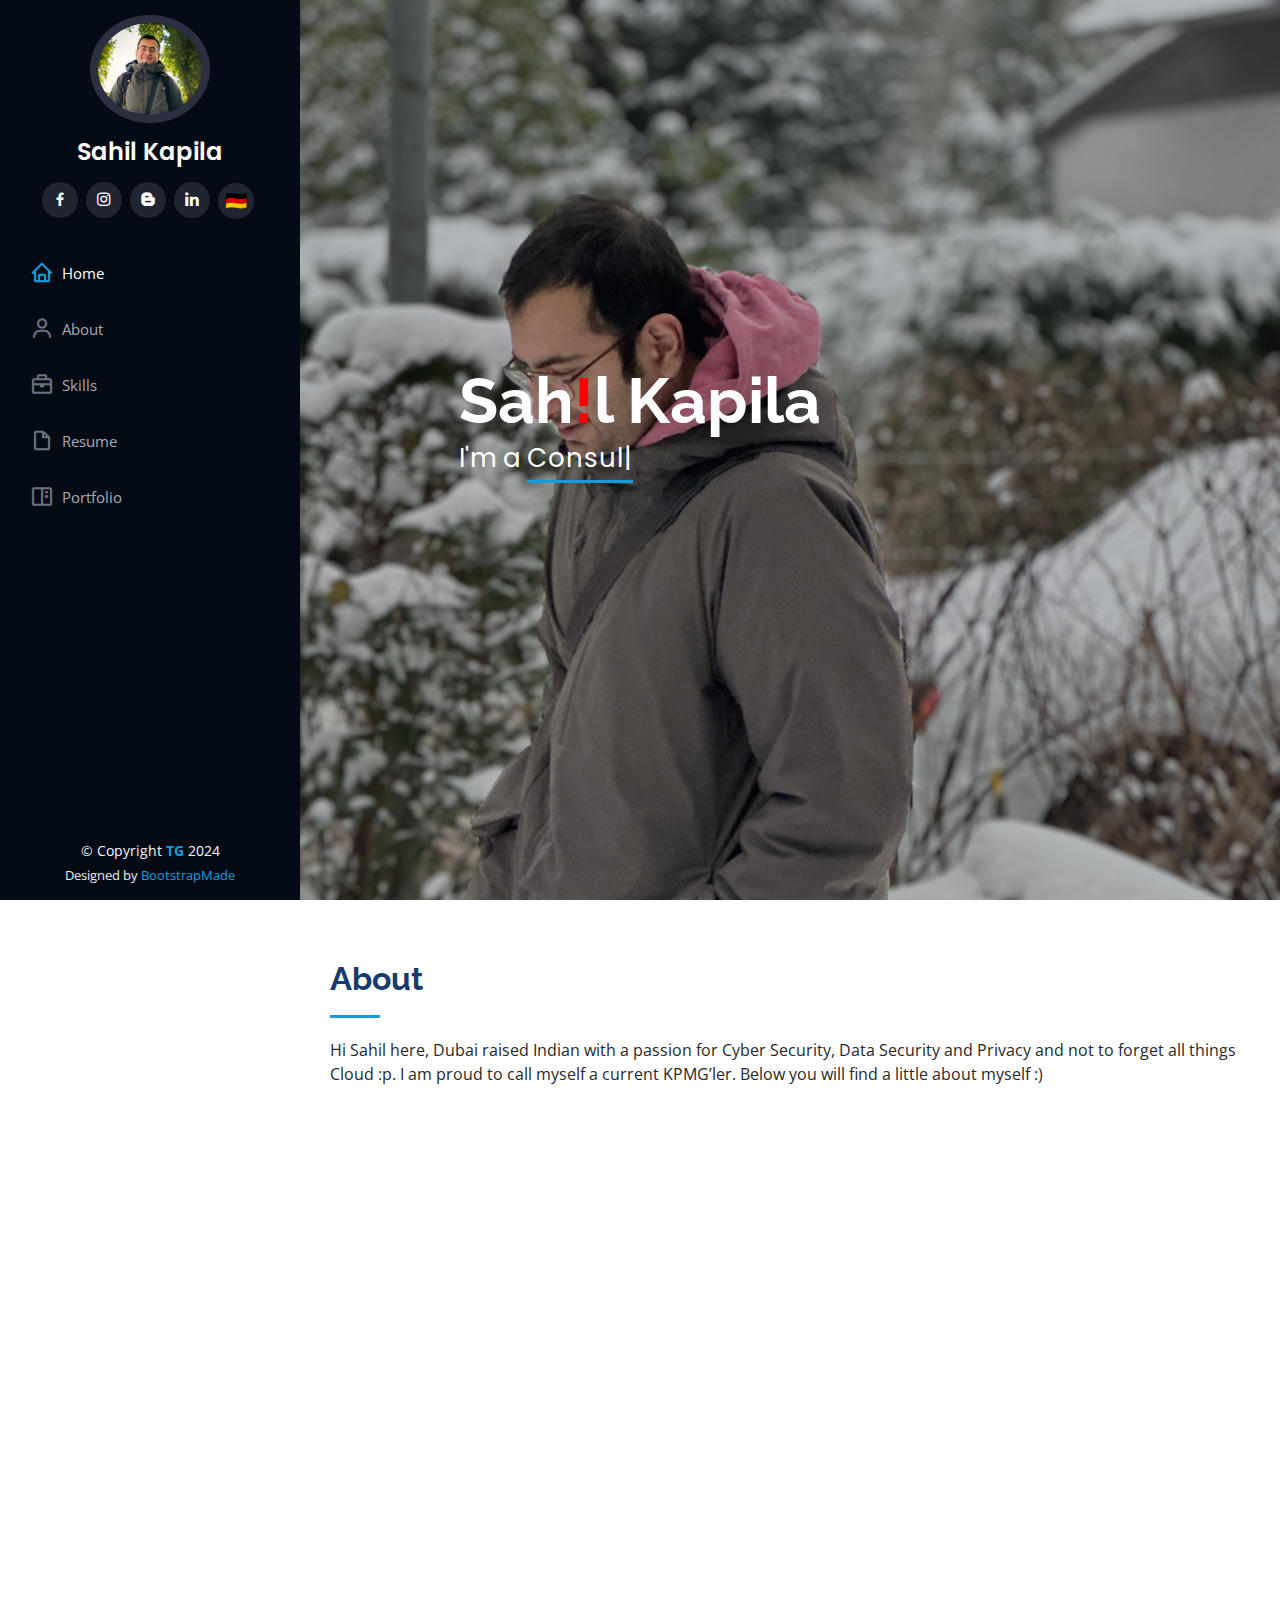
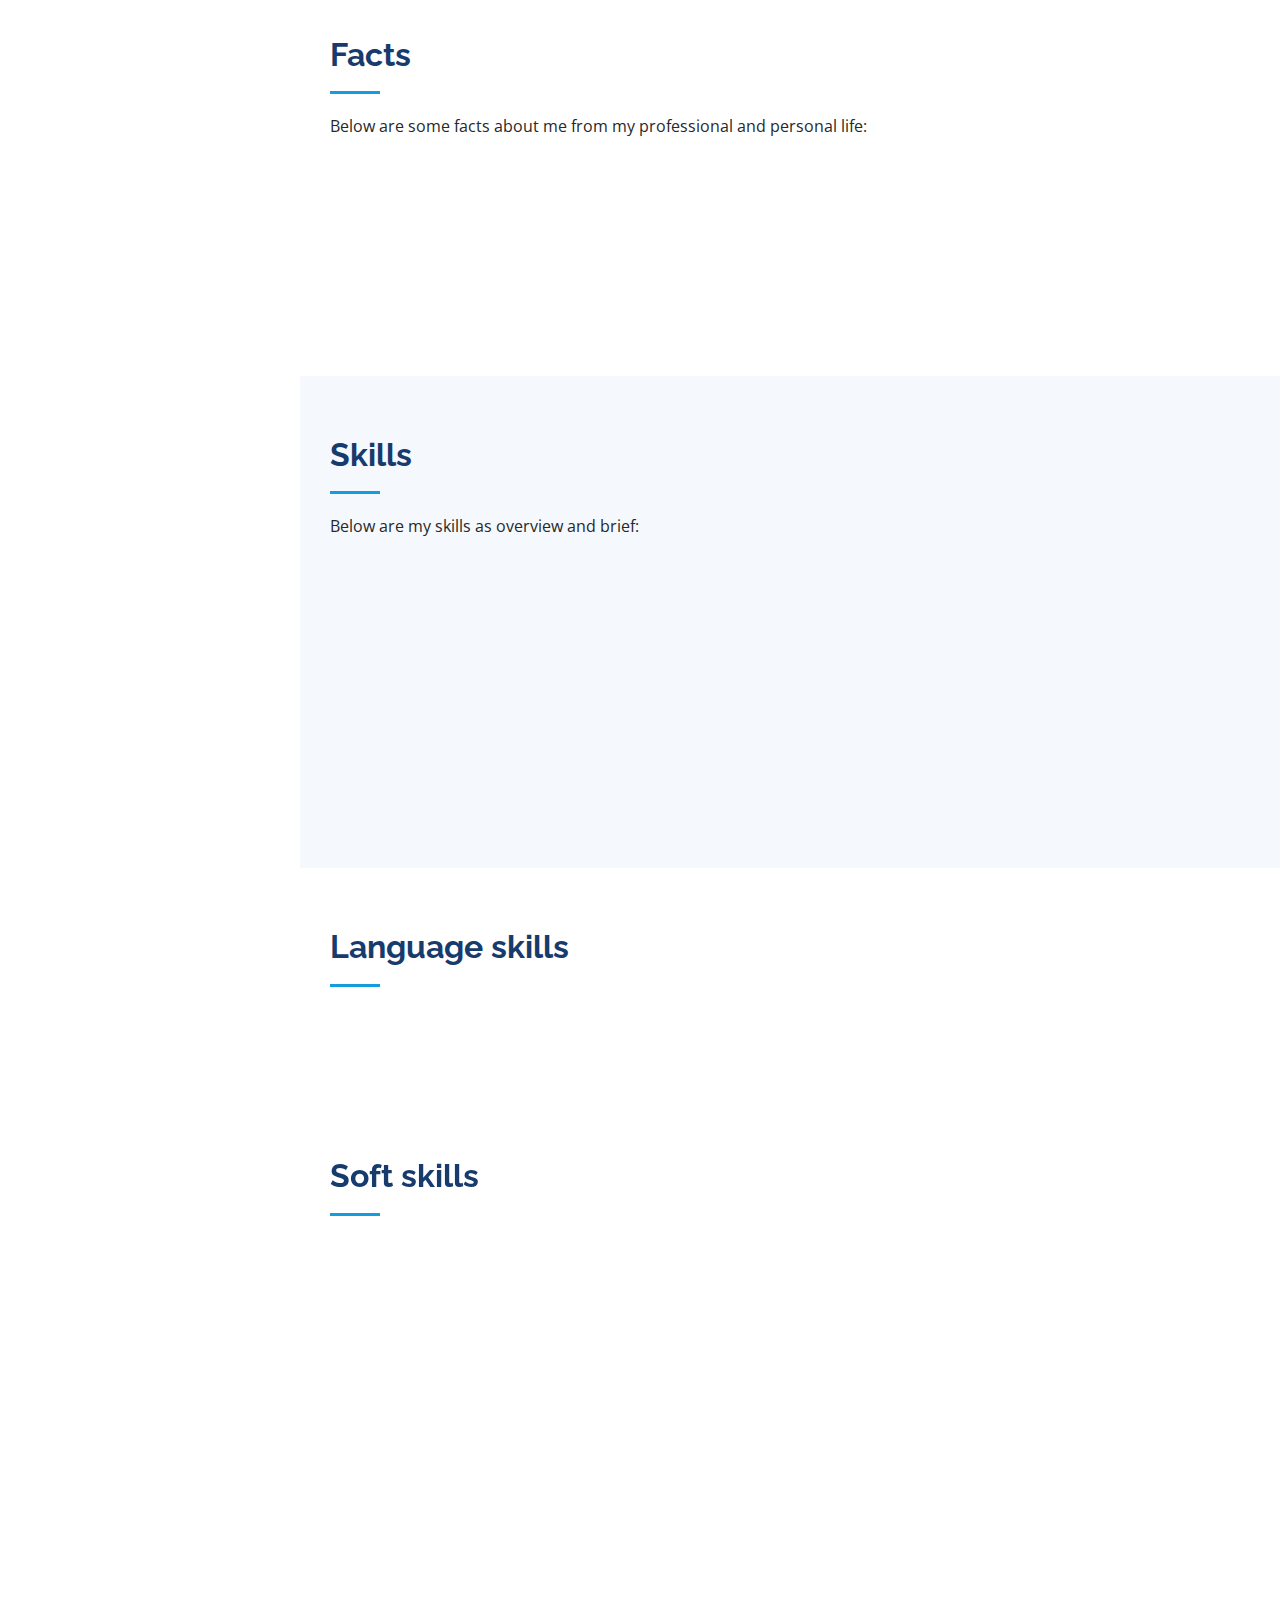
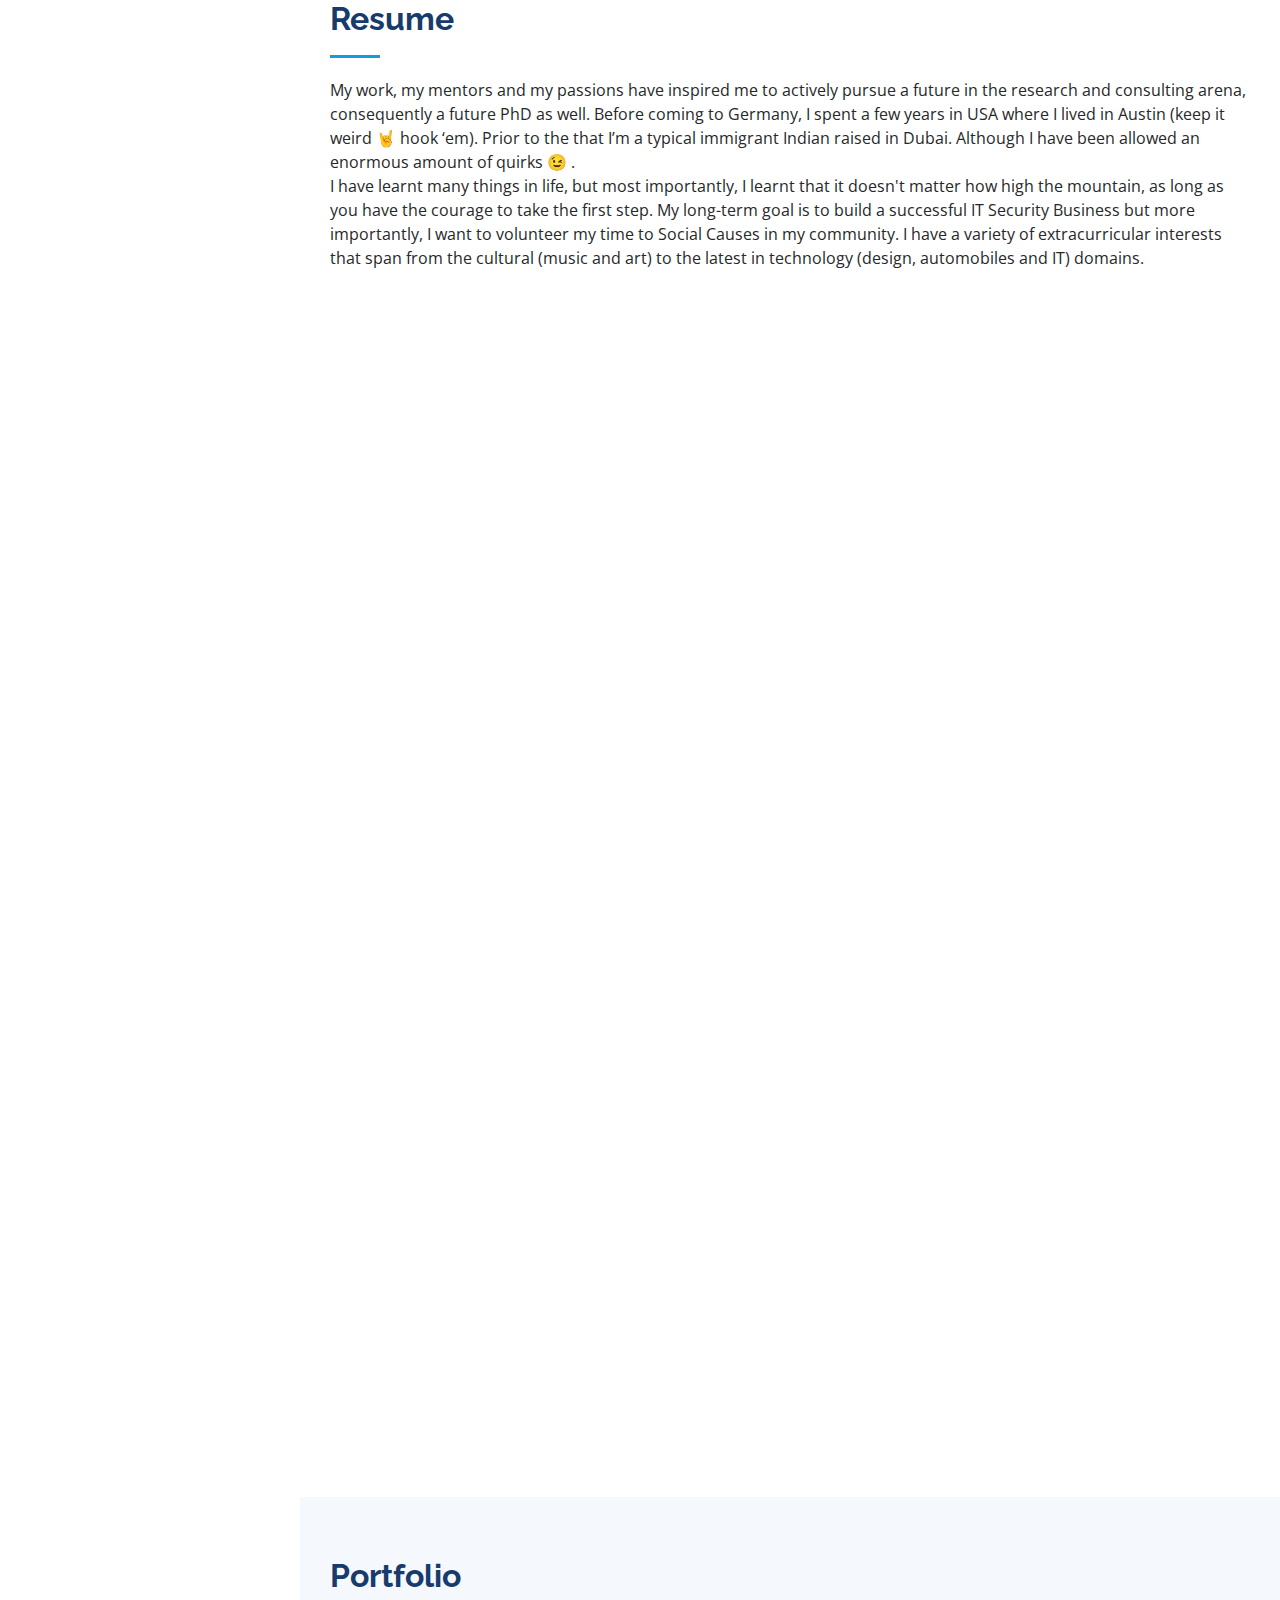
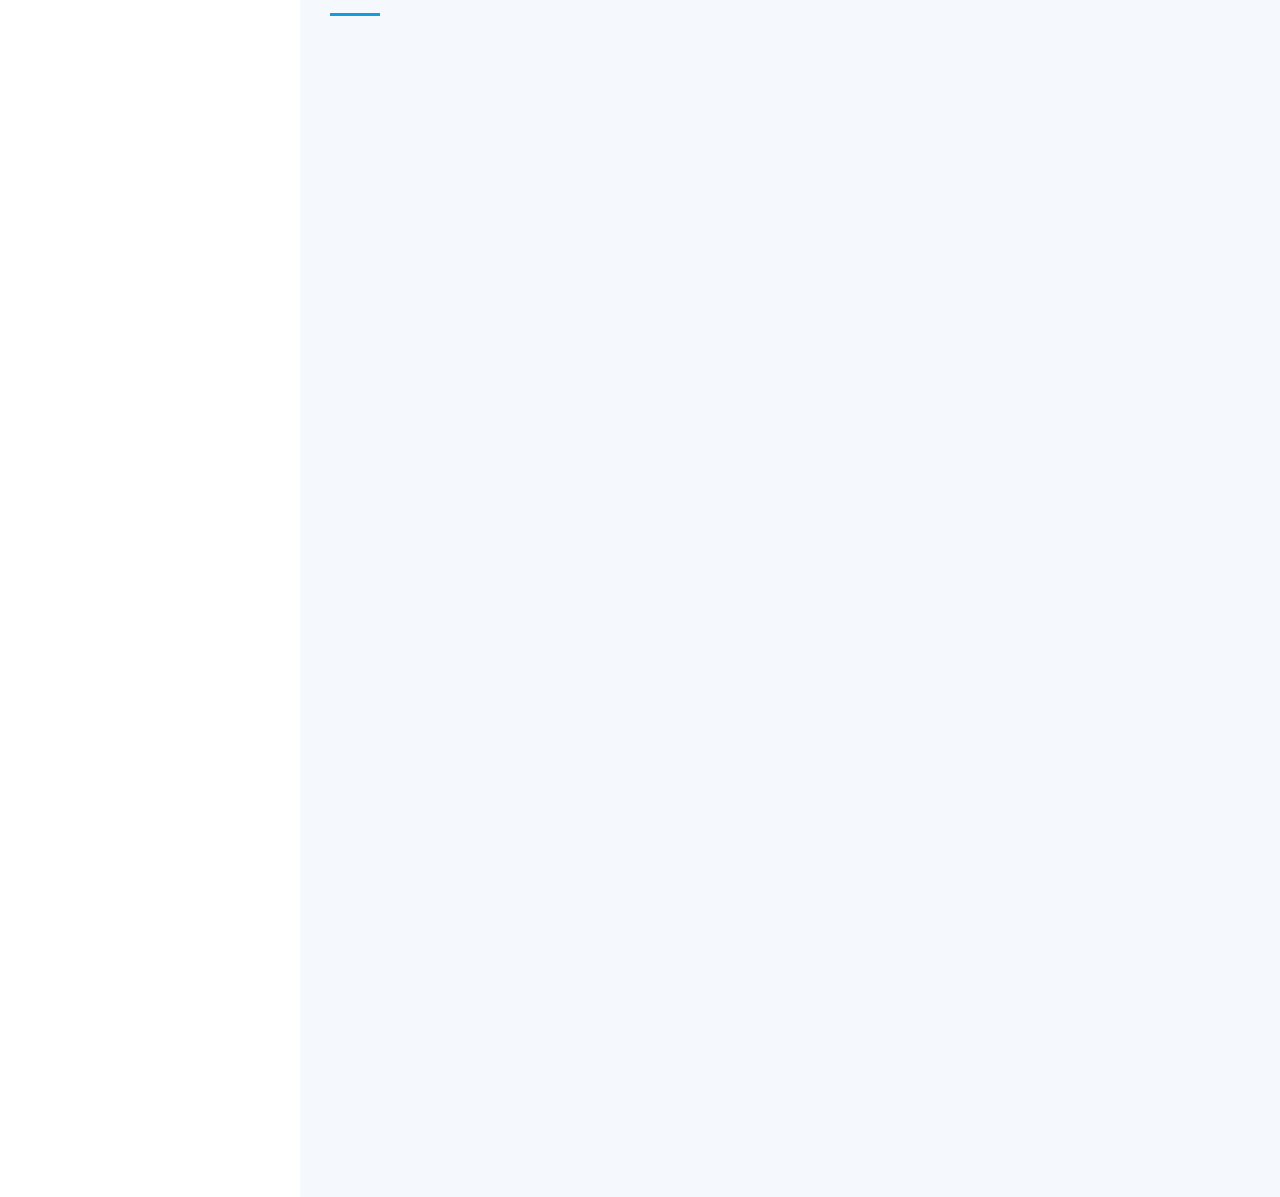
==== commit dd1d0a5c: "naggy customer made some changes" ====
--- a/index.html
+++ b/index.html
@@ -49,11 +49,11 @@
 			<img src="assets/img/profile-img.jpg" alt="" class="img-fluid rounded-circle">
 			<h1 class="text-light"><a href="index.html">Sahil Kapila</a></h1>
 			<div class="social-links mt-3 text-center">
-				<a href="https://www.facebook.com/sahilkapila" class="facebook"><i class="bx bxl-facebook"></i></a>
-				<a href="https://www.instagram.com/sahilkapila?igsh=YWUya29jdzRiaXF3" class="instagram"><i class="bx bxl-instagram"></i></a>
-				<a href="https://sahilkapila.de/" class="google-plus"><i class="bx bxl-blogger"></i></a>
-				<a href="https://www.linkedin.com/in/sahilkapila" class="linkedin"><i class="bx bxl-linkedin"></i></a>
-				<a href="#" class="twitter"><span class="german-flag">🇩🇪</span></a>
+				<a href="https://www.facebook.com/sahilkapila" class="facebook" target="_blank"><i class="bx bxl-facebook"></i></a>
+				<a href="https://www.instagram.com/sahilkapila?igsh=YWUya29jdzRiaXF3" class="instagram" target="_blank"><i class="bx bxl-instagram"></i></a>
+				<a href="https://sahilkapila.de/" class="google-plus" target="_blank"><i class="bx bxl-blogger"></i></a>
+				<a href="https://www.linkedin.com/in/sahilkapila" class="linkedin" target="_blank"><i class="bx bxl-linkedin"></i></a>
+				<a href="index_de.html" class="twitter"><span class="german-flag">🇩🇪</span></a>
 			</div>
 		</div>
 
@@ -110,7 +110,7 @@
 							<ul>
 								<li><i class="bi bi-chevron-right"></i> <strong>Age:</strong> <span>33</span></li>
 								<li><i class="bi bi-chevron-right"></i> <strong>Degree:</strong> <span>Master</span></li>
-								<li><i class="bi bi-chevron-right"></i> <strong>Email:</strong> <span> sahilkapila@gmail.com</span></li>
+								<li><i class="bi bi-chevron-right"></i> <strong>E-Mail:</strong> <span> sahilkapila@gmail.com</span></li>
 								<li><i class="bi bi-chevron-right"></i> <strong>Current Employer:</strong> <span>KPMG Germany</span></li>
 							</ul>
 						</div>
@@ -299,7 +299,7 @@
 				<div class="col-lg-4 col-md-6 icon-box" data-aos="fade-up" data-aos-delay="100">
 					<div class="icon"><i class="bi bi-newspaper"></i></div>
 					<h4 class="title"><a href="">Adaptability</a></h4>
-					<p class="description">I try to keep myself updated about latest security threats, technologies, and best practices. </p>
+					<p class="description">I try to keep myself updated about latest security threats, technologies, and best practices.</p>
 				</div>
 				<div class="col-lg-4 col-md-6 icon-box" data-aos="fade-up" data-aos-delay="100">
 					<div class="icon"><i class="bi bi-people-fill"></i></div>
@@ -332,7 +332,7 @@
 					<h3 class="resume-title">Education</h3>
 					<div class="resume-item">
 						<h4>Masters of Information Engineering</h4>
-						<h6>Kiel, Germany : Informatik und Technologie Fachberiech</h6>
+						<h6>Kiel, Germany : Computer Science and Technology</h6>
 						<h5>Sept 2019</h5>
 					</div>
 					<div class="resume-item">
@@ -348,7 +348,7 @@
 
 					<h3 class="resume-title">Professional Experience</h3>
 					<div class="resume-item">
-						<h4>KPMG Deutschland</h4>
+						<h4>KPMG Germany</h4>
 						<h5>Senior Associate</h5>
 						<h6>Dec 2022 - Present</h6>
 						<p><em>Hamburg, Germany</em></p>
@@ -467,7 +467,7 @@
 					<div class="portfolio-wrap">
 						<img src="assets/img/portfolio/information-protection-administrator-associate.png" class="img-fluid" alt="">
 						<div class="portfolio-links">
-							<a href="assets/img/portfolio/information-protection-administrator-associate.png" data-gallery="portfolioGallery" class="portfolio-lightbox" title="Microsoft Certified: Information Protection and Compliance Administrator Associate"><i class="bx bx-plus"></i></a>
+							<a href="assets/img/portfolio/information-protection-administrator-associate.png" data-gallery="portfolioGallery" class="portfolio-lightbox" title="Microsoft Certified Information Protection and Compliance Administrator Associate"><i class="bx bx-plus"></i></a>
 							<a href="https://learn.microsoft.com/api/credentials/share/en-us/SahilKapila-3765/437CD70FFF0D877A?sharingId" title="More Details" target="_blank"><i class="bx bx-link"></i></a>
 						</div>
 					</div>
@@ -497,7 +497,7 @@
 					<div class="portfolio-wrap">
 						<img src="assets/img/portfolio/U-Texas-McCombs.png" class="img-fluid" alt="">
 						<div class="portfolio-links">
-							<a href="assets/img/portfolio/U-Texas-McCombs.png" data-gallery="portfolioGallery" class="portfolio-lightbox" title="<strong>Paper on Real Tours</strong> </br></br>UT culmination business plan. The concept was simple, provide the real estate market a tool with which they can give realistic tours of a property with accurate spatial dimensions and further render models"><i class="bx bx-plus"></i></a>
+							<a href="assets/img/portfolio/U-Texas-McCombs.png" data-gallery="portfolioGallery" class="portfolio-lightbox" title="<strong>Paper on Real Tours</strong> </br></br>UT culmination business plan. The concept was simple, provide the real estate market a tool with which they can give realistic tours of a property with accurate spatial dimensions and further render models."><i class="bx bx-plus"></i></a>
 						</div>
 					</div>
 				</div>
@@ -522,9 +522,9 @@
 
 				<div class="col-lg-4 col-md-6 portfolio-item filter-card">
 					<div class="portfolio-wrap">
-						<img src="assets/img/portfolio/bits-2.png" class="img-fluid" alt="">
-						<div class="portfolio-links">
-							<a href="assets/img/portfolio/bits-2.png" data-gallery="portfolioGallery" class="portfolio-lightbox" title="<strong>Paper on Encryption Techniques (JAVA)</strong> </br></br>BITS interim project Paper on various encryption techniques in JAVA. Also used a custom multi layered encryption algortihm with the existing classes to try make it impenetrable."><i class="bx bx-plus"></i></a>
+						<img src="assets/img/portfolio/bits-1.png" class="img-fluid" alt="">
+						<div class="portfolio-links">
+							<a href="assets/img/portfolio/bits-1.png" data-gallery="portfolioGallery" class="portfolio-lightbox" title="<strong>Paper on Encryption Techniques (JAVA)</strong> </br></br>BITS interim project Paper on various encryption techniques in JAVA. Also used a custom multi layered encryption algortihm with the existing classes to try make it impenetrable."><i class="bx bx-plus"></i></a>
 						</div>
 					</div>
 				</div>
@@ -551,7 +551,7 @@
 					<div class="portfolio-wrap">
 						<img src="assets/img/portfolio/camp1.png" class="img-fluid" alt="">
 						<div class="portfolio-links">
-							<a href="assets/img/portfolio/camp1.png" data-gallery="portfolioGallery" class="portfolio-lightbox" title="<strong>LPBP Campaign and GETEX</strong> </br></br>Went to various Schools around UAE to promote BITS Pilani and counsel children on why they should pick Engineering as a valid education path. Made presentations on the merits of joining BITS Pilani"><i class="bx bx-plus"></i></a>
+							<a href="assets/img/portfolio/camp1.png" data-gallery="portfolioGallery" class="portfolio-lightbox" title="<strong>LPBP Campaign and GETEX</strong> </br></br>Went to various Schools around UAE to promote BITS Pilani and counsel children on why they should pick Engineering as a valid education path. Made presentations on the merits of joining BITS Pilani."><i class="bx bx-plus"></i></a>
 						</div>
 					</div>
 				</div>
@@ -568,7 +568,7 @@
 <footer id="footer">
 	<div class="container">
 		<div class="copyright">
-			&copy; Copyright <strong><span>TG</span></strong> 2024
+			&copy; Copyright <strong><span><a href="https://www.tanyagupta.de" target="_blank">TG</a></span></strong> 2024
 		</div>
 		<div class="credits">
 			<!-- All the links in the footer should remain intact. -->
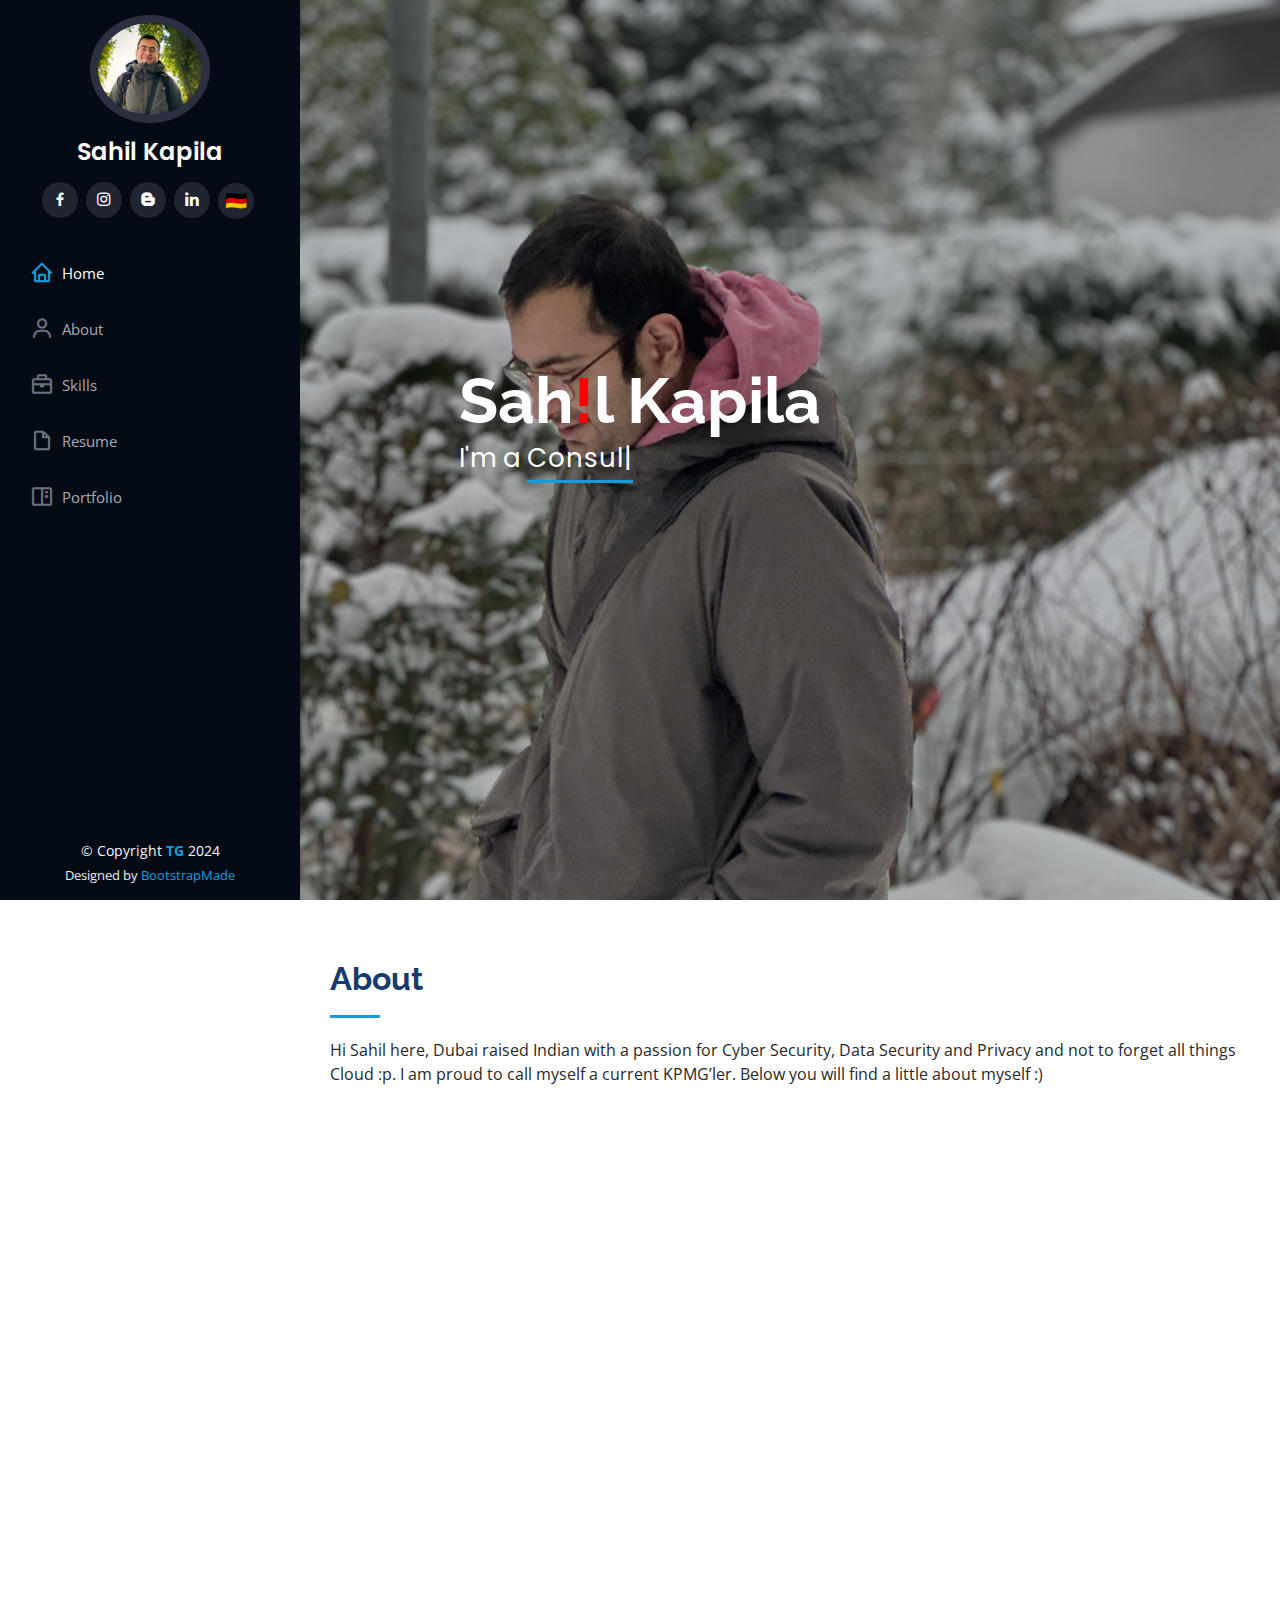
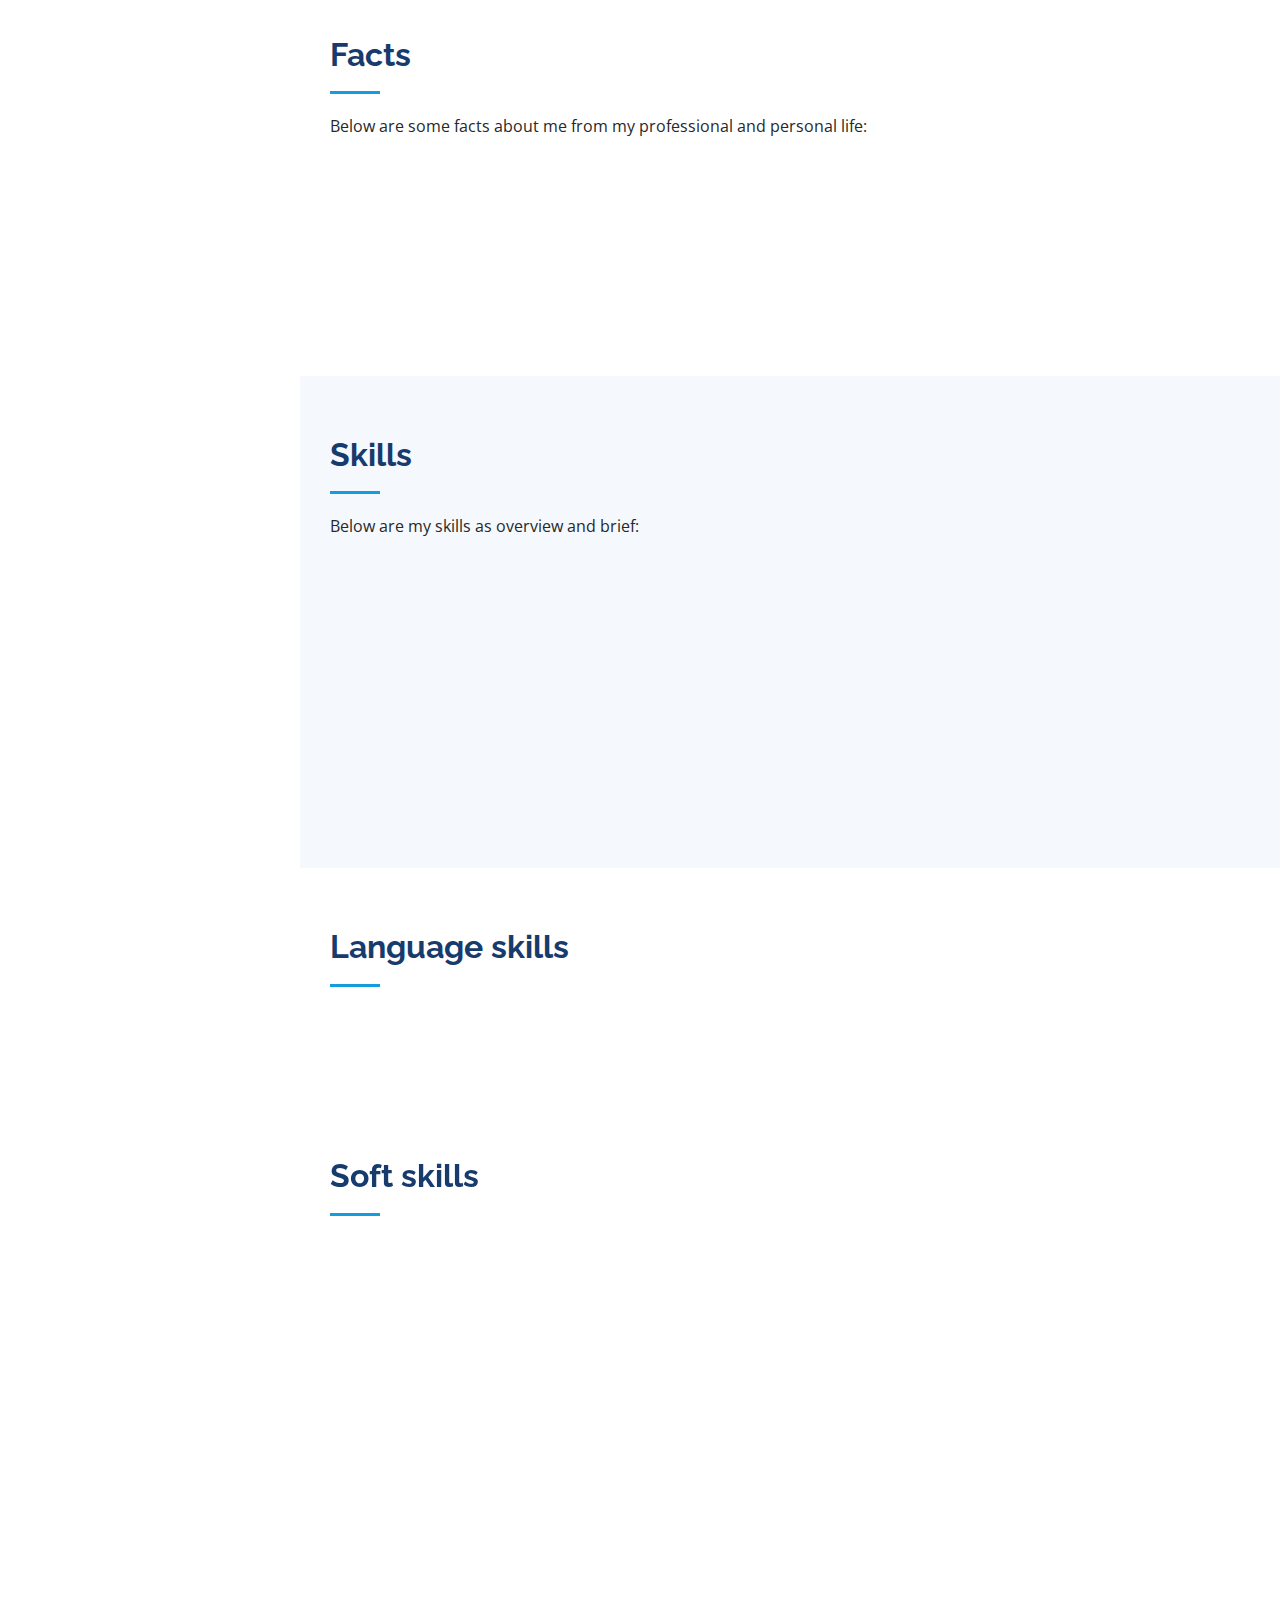
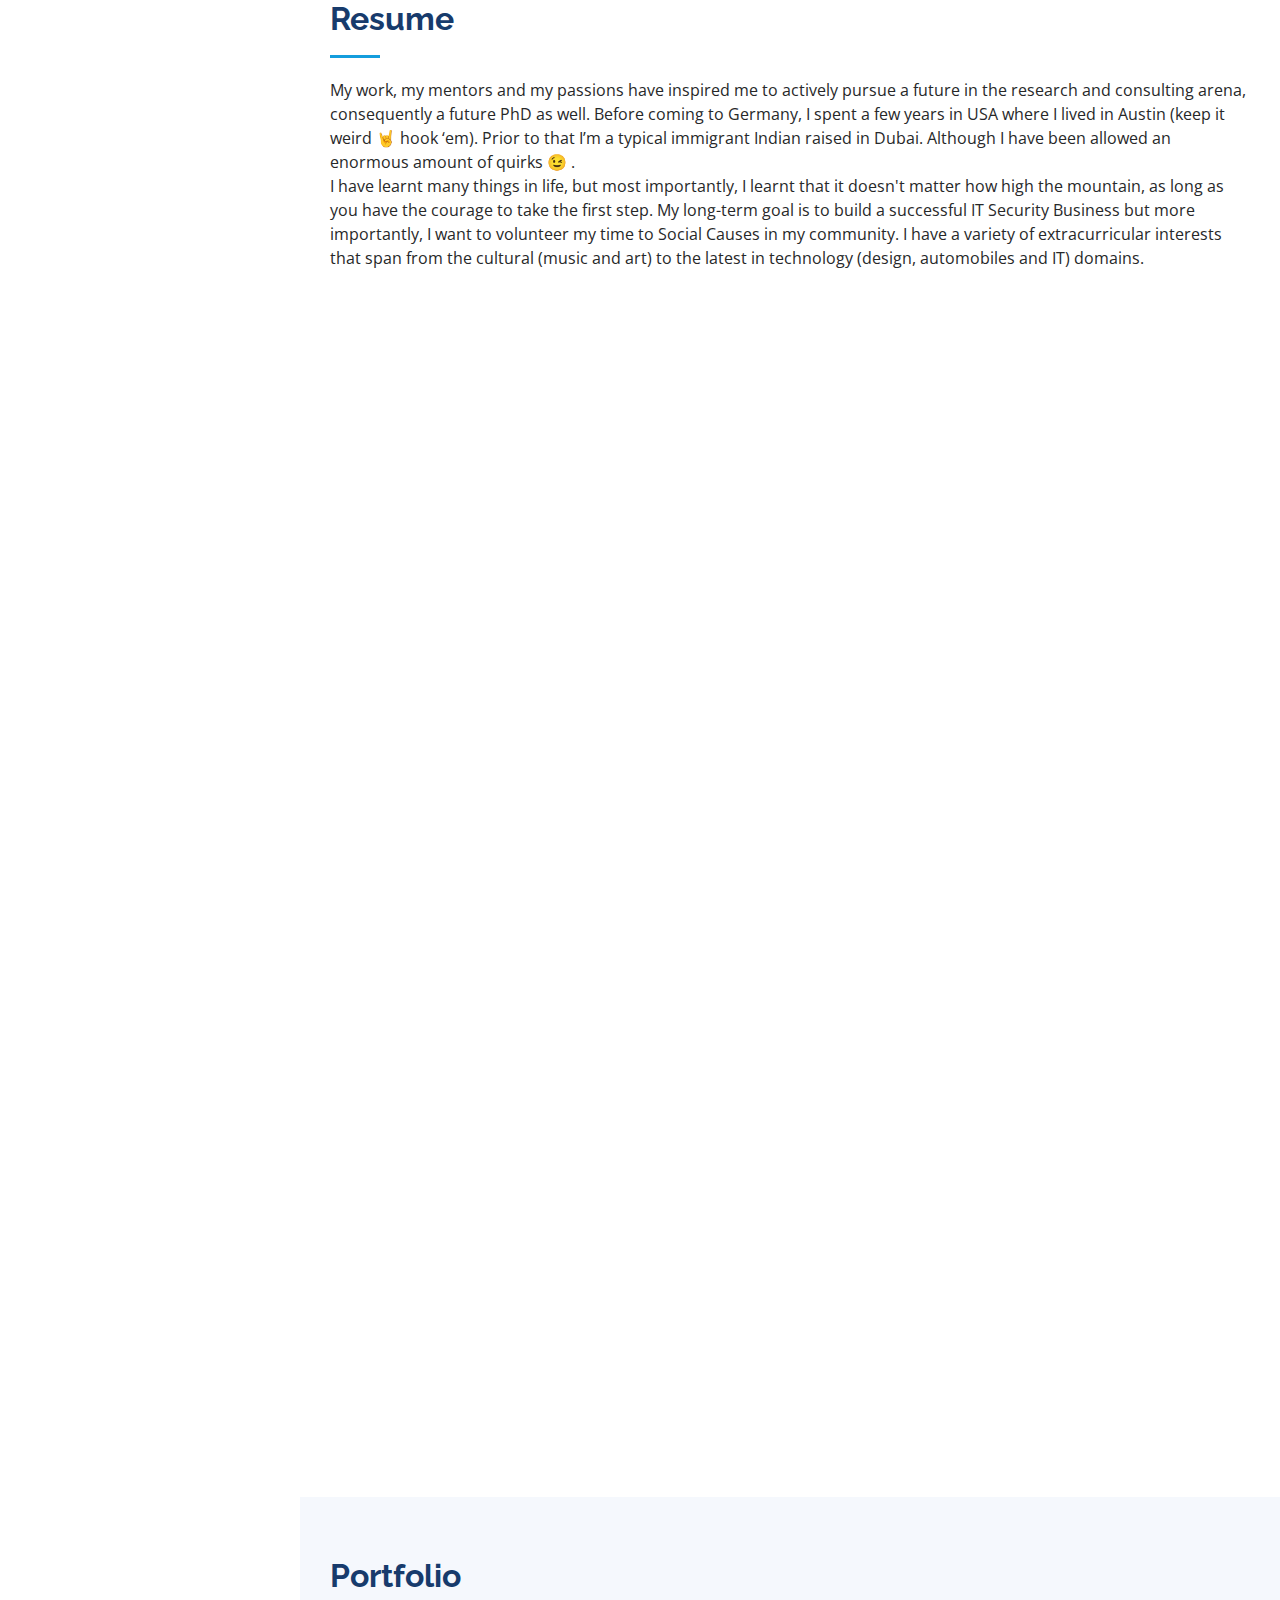
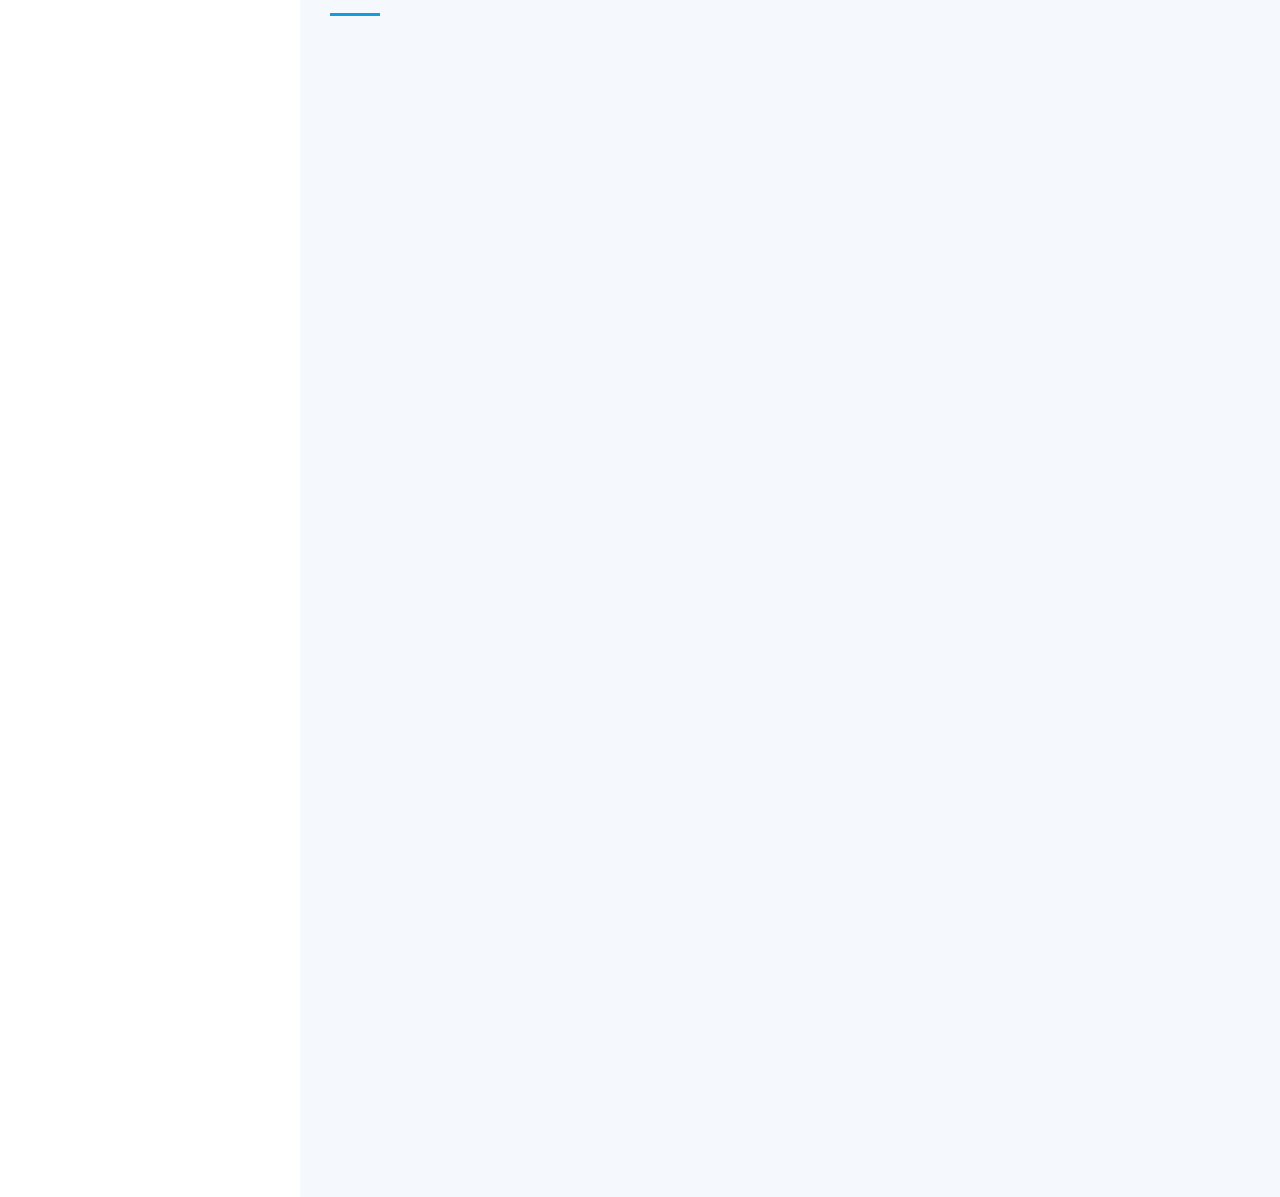
==== commit 2e442f1a: "Removed unnecessary files" ====
--- a/index.html
+++ b/index.html
@@ -319,7 +319,7 @@
 			<div class="section-title">
 				<h2>Resume</h2>
 				<p>
-					My work, my mentors and my passions have inspired me to actively pursue a future in the research and consulting arena, consequently a future PhD as well. Before coming to Germany, I spent a few years in USA where I lived in Austin (keep it weird 🤘 hook ‘em). Prior to the that I’m a typical immigrant Indian raised in Dubai. Although I have been allowed an enormous amount of quirks 😉 .
+					My work, my mentors and my passions have inspired me to actively pursue a future in the research and consulting arena, consequently a future PhD as well. Before coming to Germany, I spent a few years in USA where I lived in Austin (keep it weird 🤘 hook ‘em). Prior to that I’m a typical immigrant Indian raised in Dubai. Although I have been allowed an enormous amount of quirks 😉 .
 					</br>
 					I have learnt many things in life, but most importantly, I learnt that it doesn't matter how high the mountain, as long as you have the courage to take the first step. My long-term goal is to build a successful IT Security Business but more importantly, I want to volunteer my time to Social Causes in my community.
 					I have a variety of extracurricular interests that span from the cultural (music and art) to the latest in technology (design, automobiles and IT) domains.
